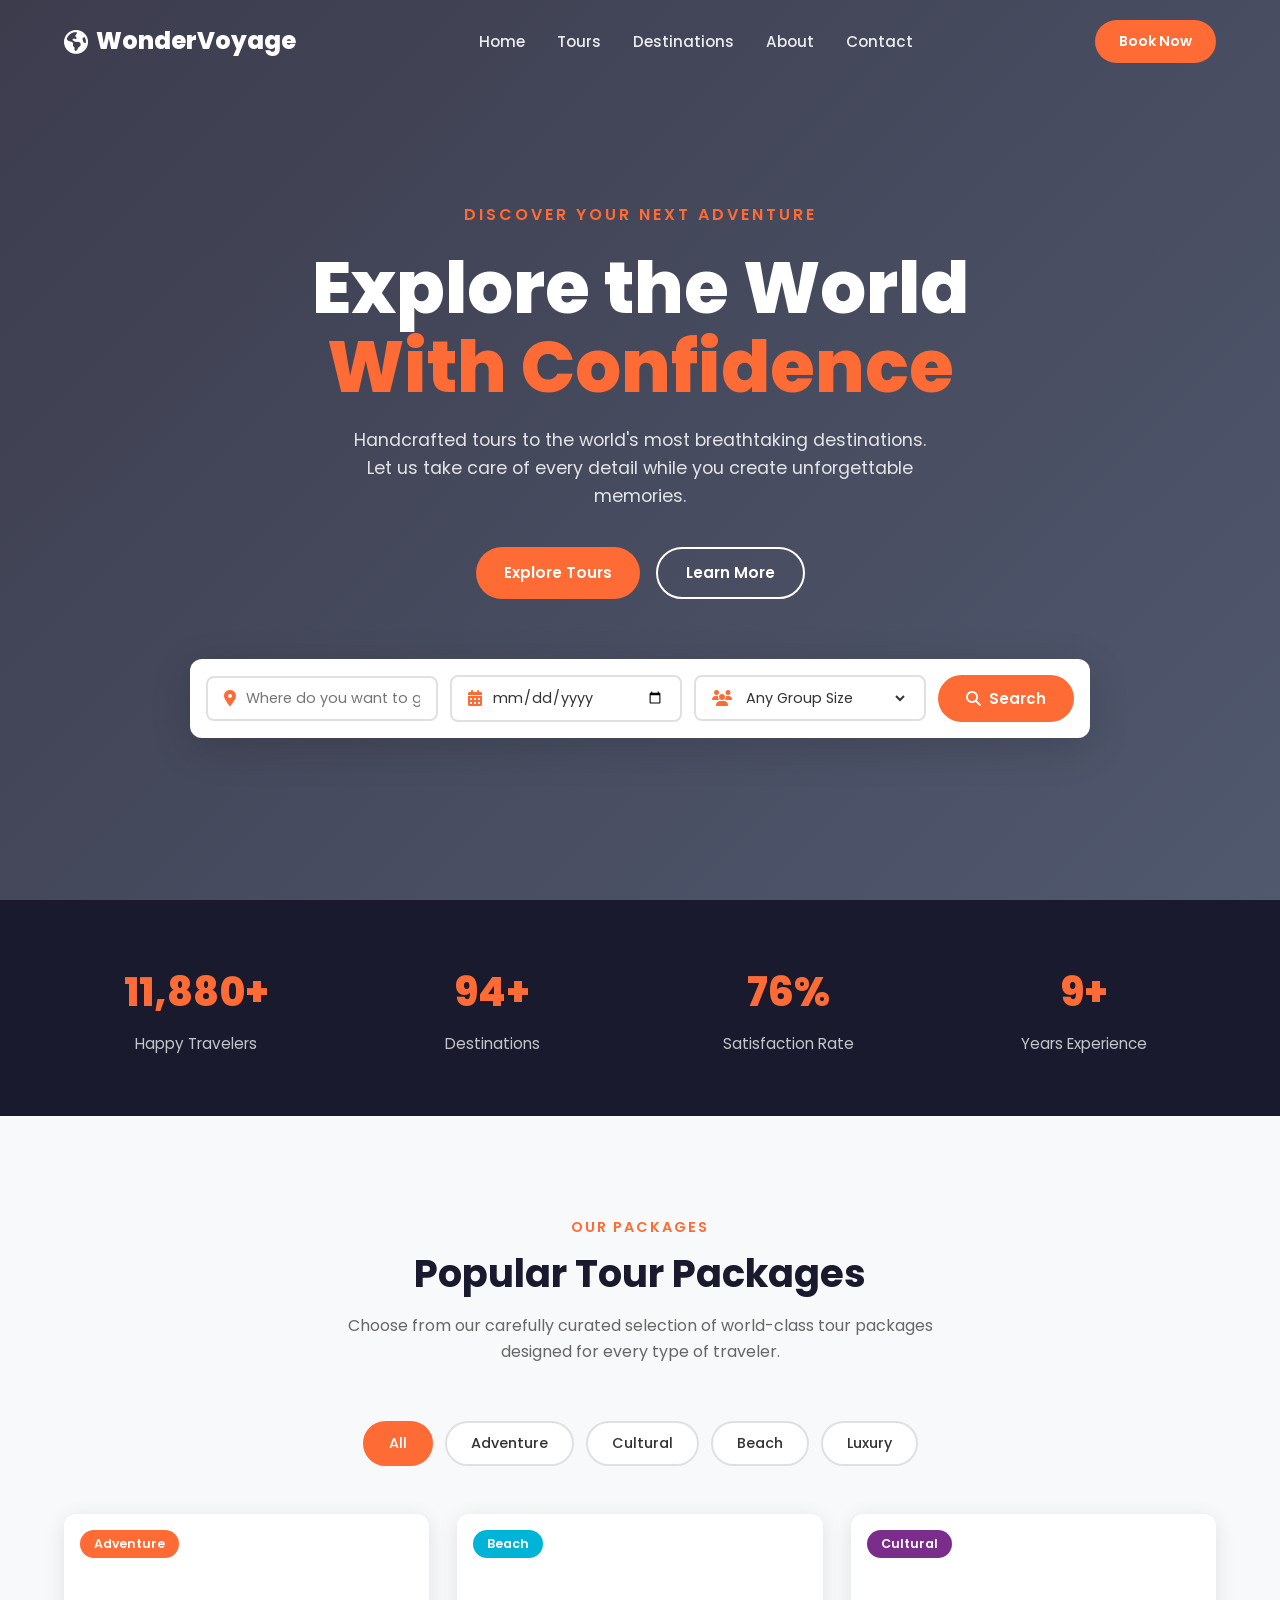
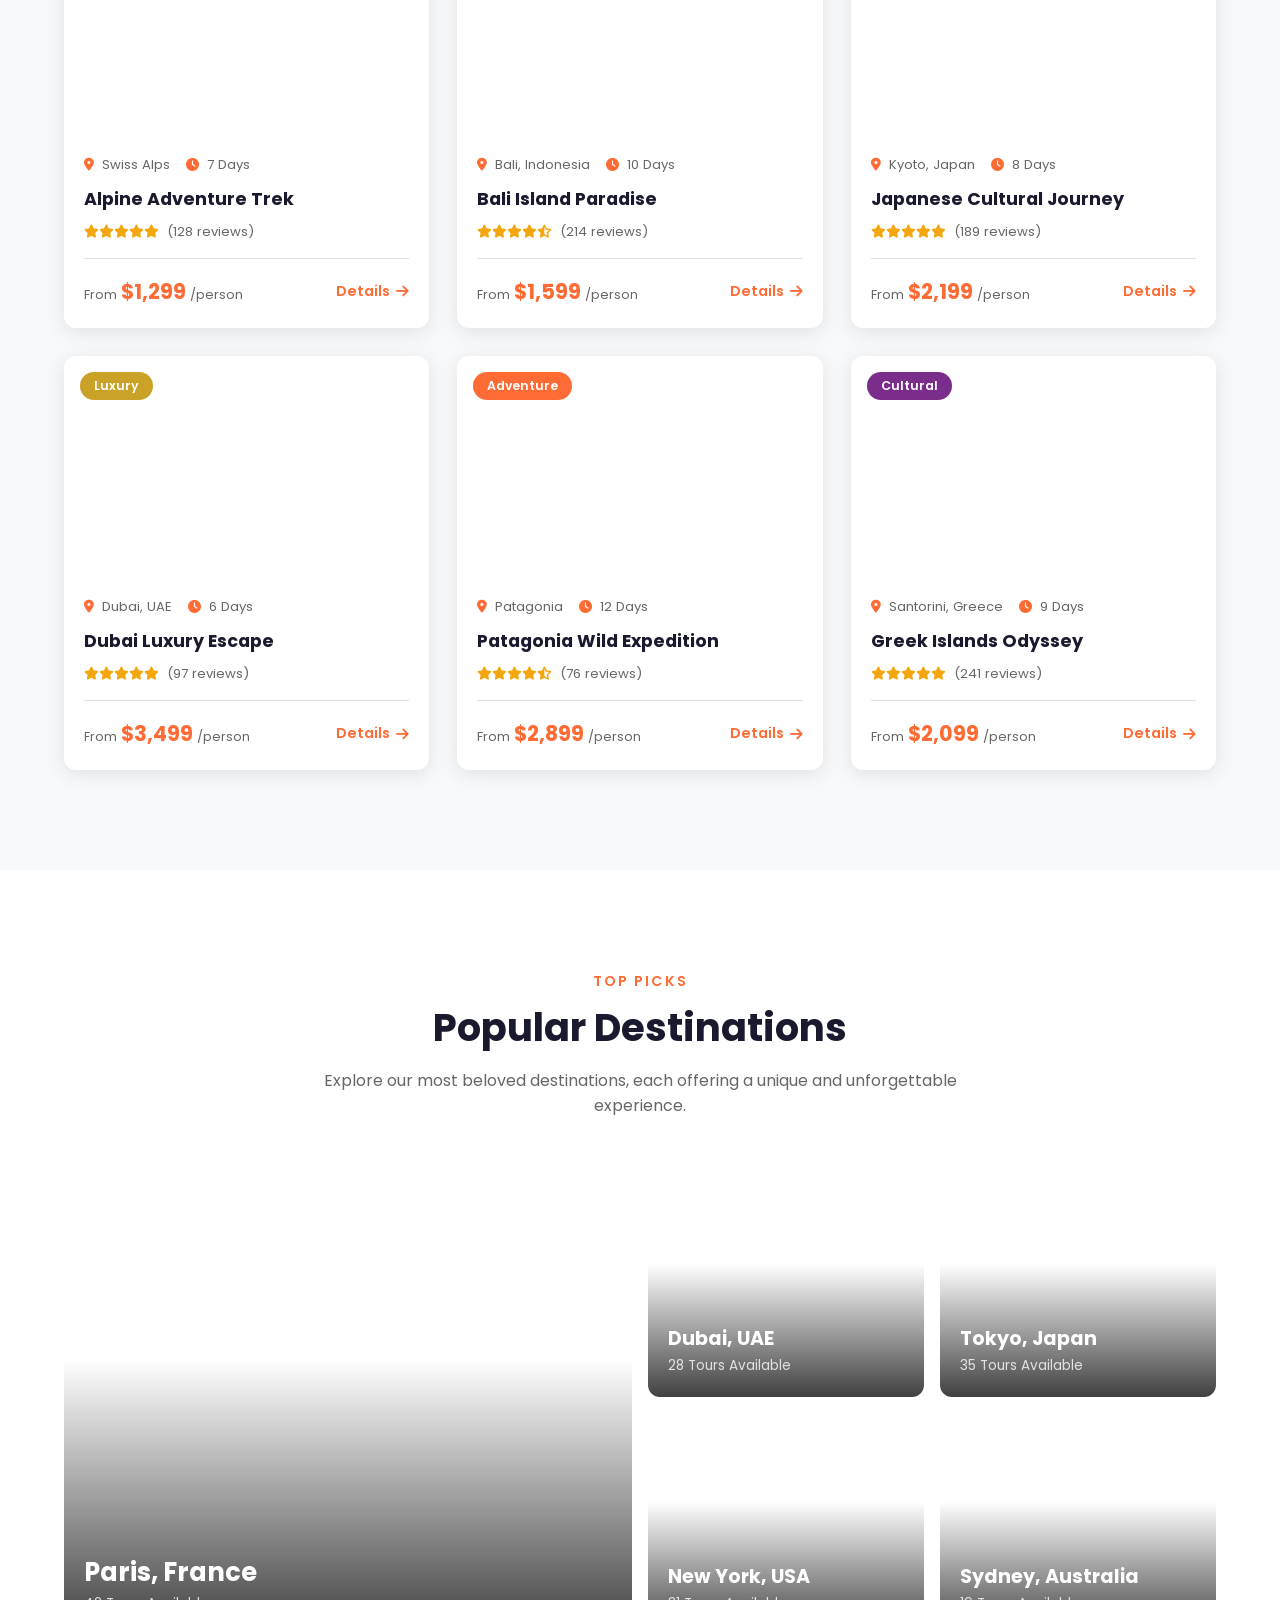
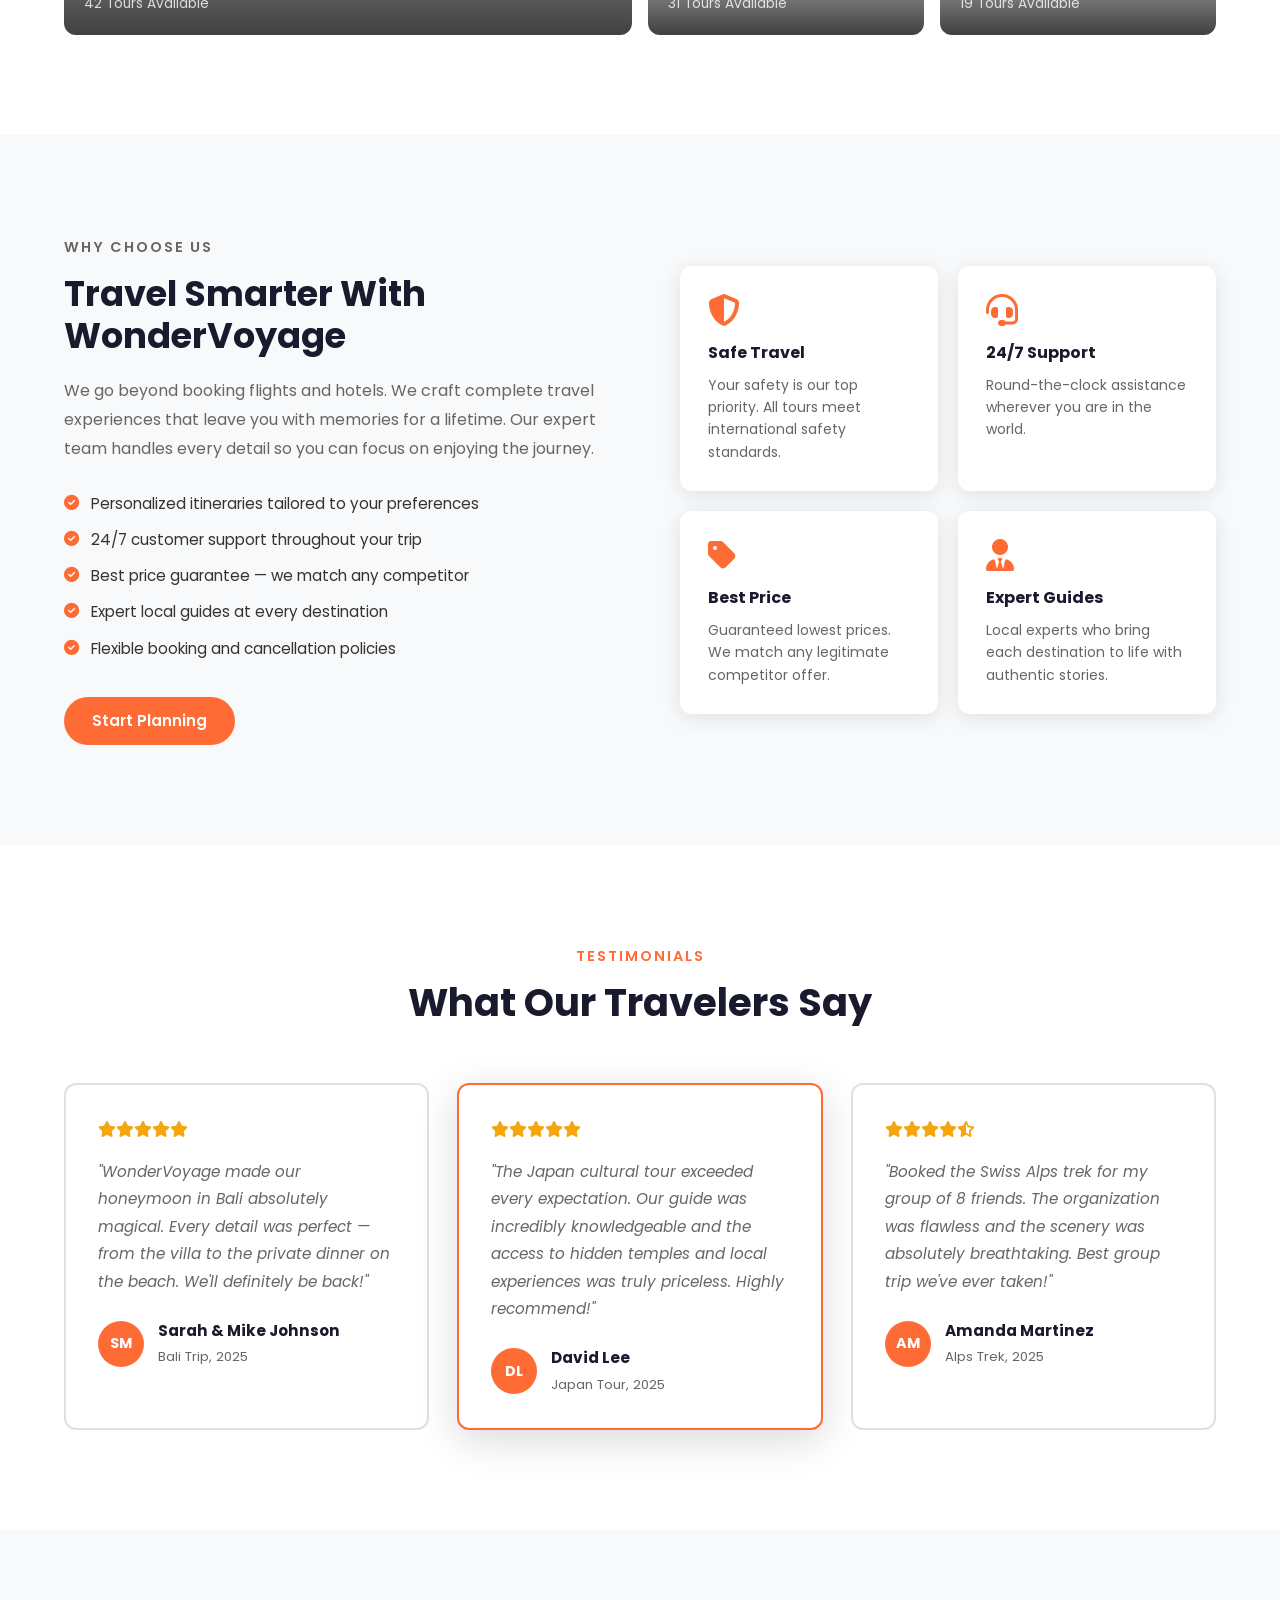
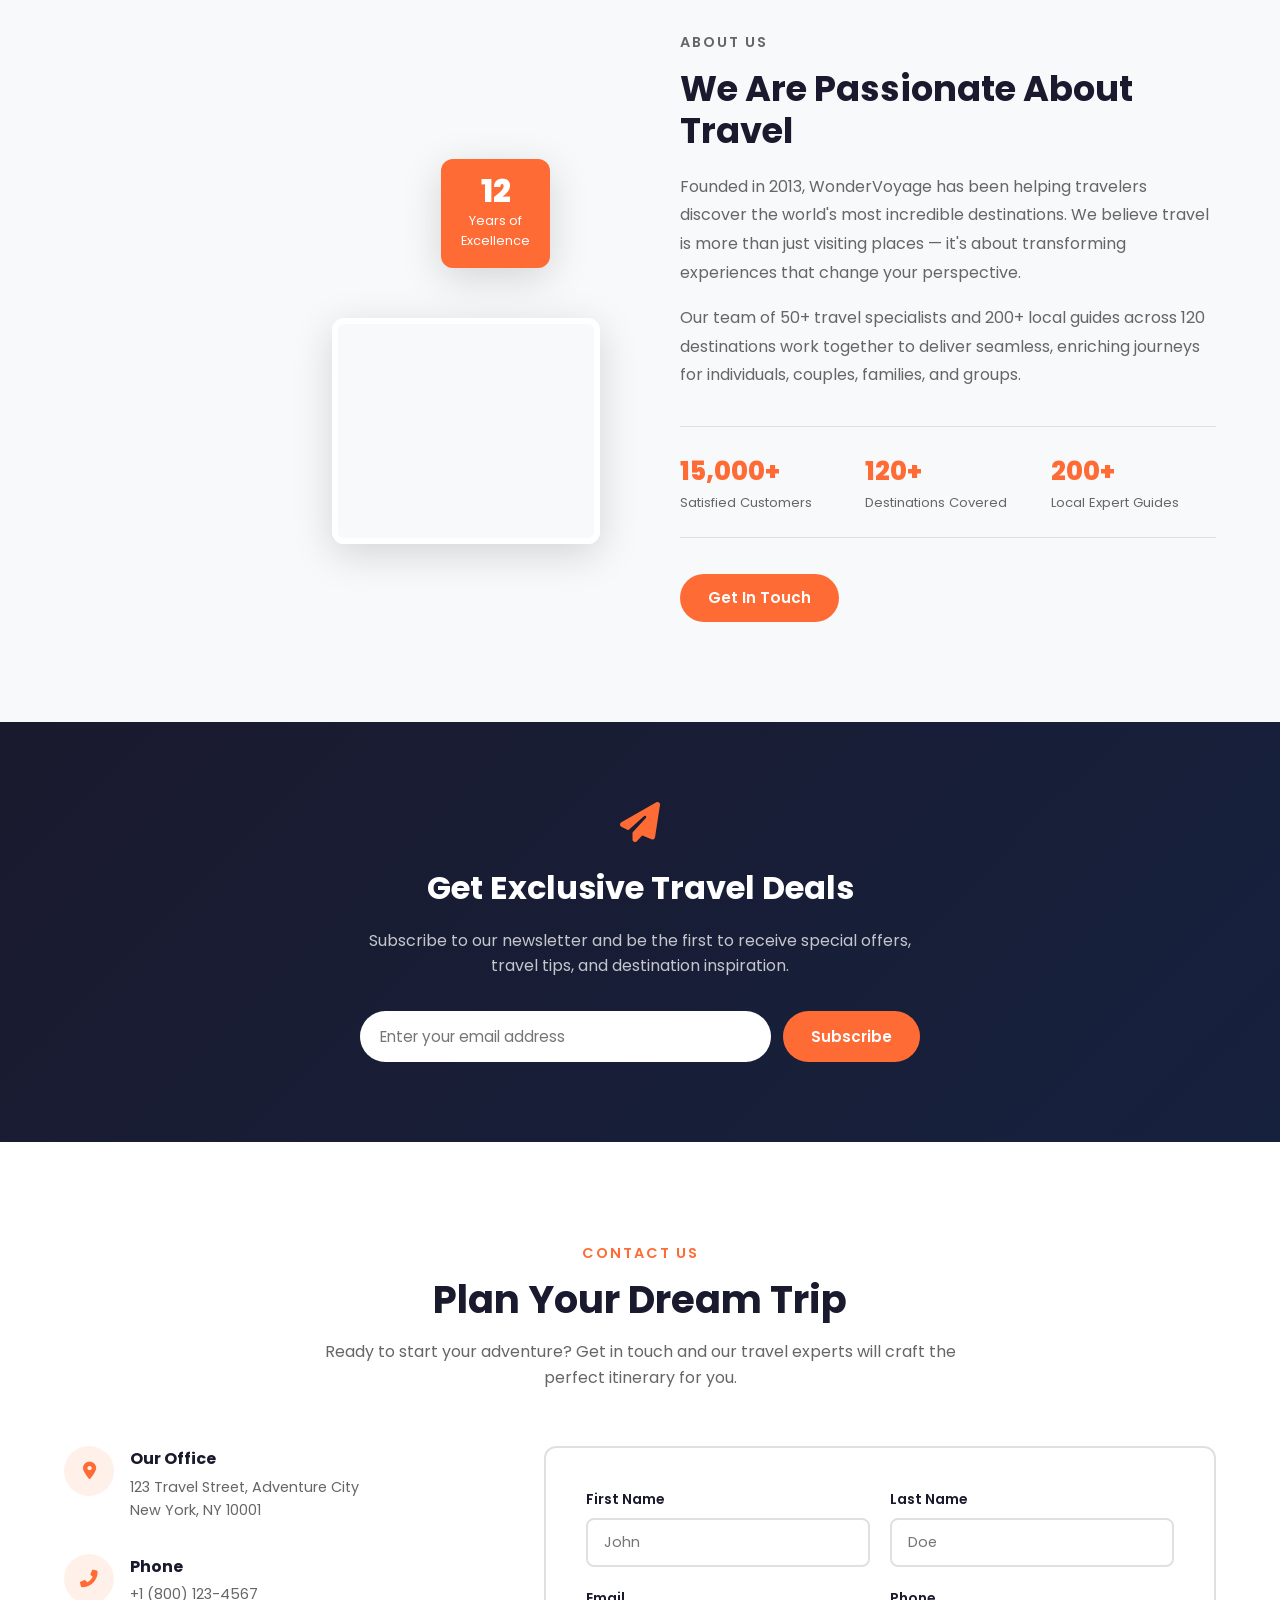
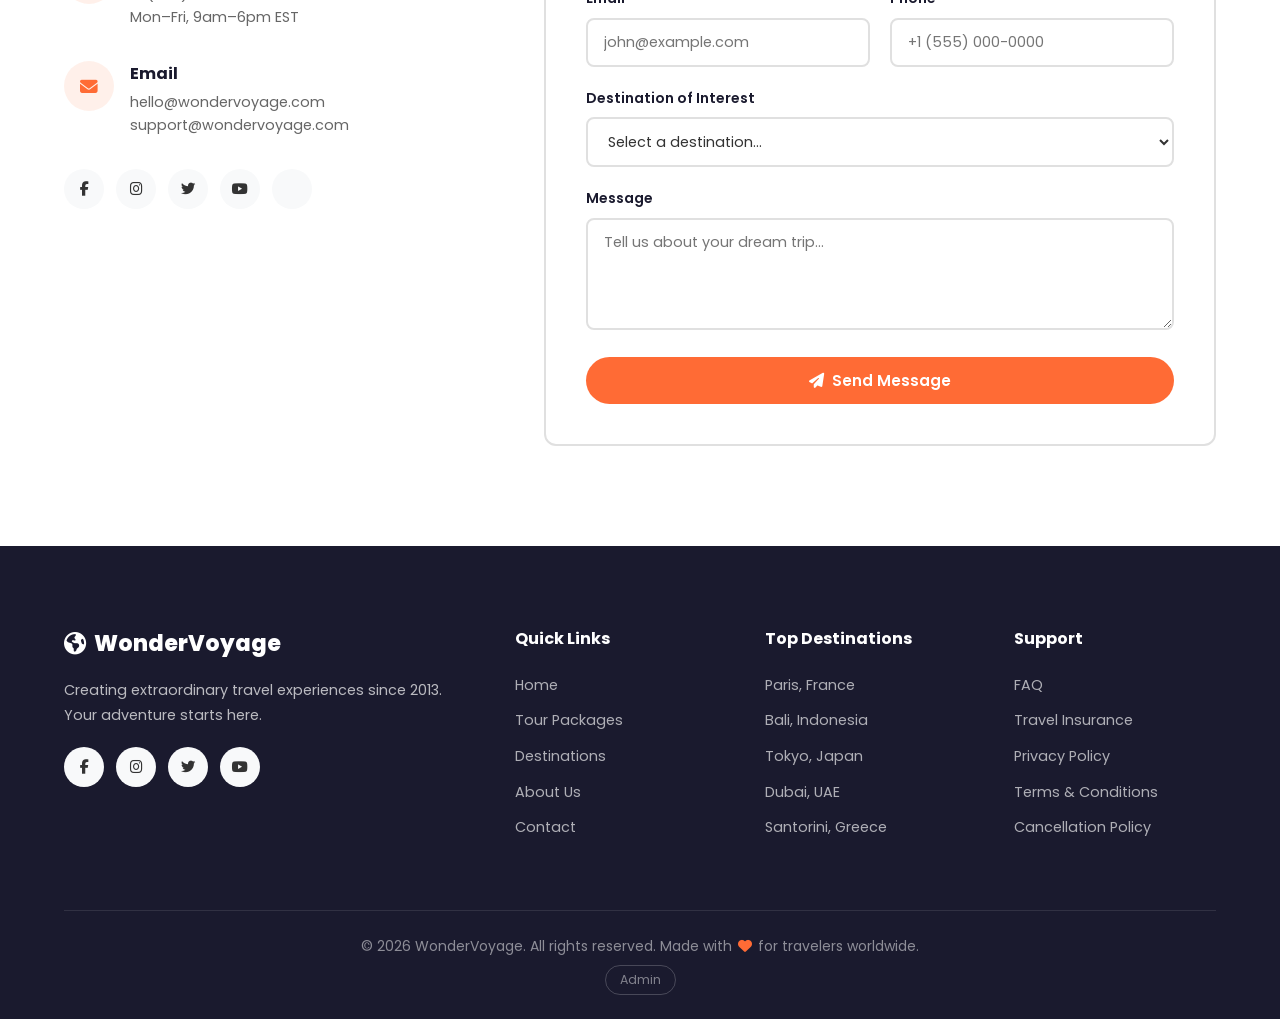
==== index.html @ c0ebb075 "initial commit" ====
<!DOCTYPE html>
<html lang="en">
<head>
  <meta charset="UTF-8" />
  <meta name="viewport" content="width=device-width, initial-scale=1.0" />
  <title>WonderVoyage | Explore the World</title>
  <link rel="stylesheet" href="style.css" />
  <link href="https://fonts.googleapis.com/css2?family=Poppins:wght@300;400;600;700;800&display=swap" rel="stylesheet" />
  <link rel="stylesheet" href="https://cdnjs.cloudflare.com/ajax/libs/font-awesome/6.5.0/css/all.min.css" />
</head>
<body>

  <!-- NAVBAR -->
  <nav class="navbar" id="navbar">
    <div class="nav-container">
      <a href="#home" class="logo">
        <i class="fas fa-globe-americas"></i> WonderVoyage
      </a>
      <ul class="nav-links" id="navLinks">
        <li><a href="#home">Home</a></li>
        <li><a href="tours.html">Tours</a></li>
        <li><a href="#destinations">Destinations</a></li>
        <li><a href="#about">About</a></li>
        <li><a href="#contact">Contact</a></li>
      </ul>
      <a href="#contact" class="btn btn-nav">Book Now</a>
      <div class="hamburger" id="hamburger">
        <span></span><span></span><span></span>
      </div>
    </div>
  </nav>

  <!-- HERO -->
  <section class="hero" id="home">
    <div class="hero-overlay"></div>
    <div class="hero-content">
      <p class="hero-subtitle">Discover Your Next Adventure</p>
      <h1>Explore the World<br /><span>With Confidence</span></h1>
      <p class="hero-desc">Handcrafted tours to the world's most breathtaking destinations. Let us take care of every detail while you create unforgettable memories.</p>
      <div class="hero-btns">
        <a href="tours.html" class="btn btn-primary">Explore Tours</a>
        <a href="#about" class="btn btn-outline">Learn More</a>
      </div>
    </div>
    <div class="hero-search">
      <div class="search-box">
        <div class="search-field">
          <i class="fas fa-map-marker-alt"></i>
          <input type="text" id="searchDestination" placeholder="Where do you want to go?" />
        </div>
        <div class="search-field">
          <i class="fas fa-calendar-alt"></i>
          <input type="date" id="searchDate" />
        </div>
        <div class="search-field">
          <i class="fas fa-users"></i>
          <select id="searchGuests">
            <option value="">Any Group Size</option>
            <option value="1">1 Person</option>
            <option value="2">2 People</option>
            <option value="3">3-5 People</option>
            <option value="6">6+ People</option>
          </select>
        </div>
        <button class="btn btn-primary search-btn" id="searchBtn" onclick="handleSearch()">
          <i class="fas fa-search"></i> Search
        </button>
      </div>
    </div>
  </section>

  <!-- STATS -->
  <section class="stats">
    <div class="container">
      <div class="stat-item">
        <h3>15,000+</h3>
        <p>Happy Travelers</p>
      </div>
      <div class="stat-item">
        <h3>120+</h3>
        <p>Destinations</p>
      </div>
      <div class="stat-item">
        <h3>98%</h3>
        <p>Satisfaction Rate</p>
      </div>
      <div class="stat-item">
        <h3>12+</h3>
        <p>Years Experience</p>
      </div>
    </div>
  </section>

  <!-- TOURS -->
  <section class="tours" id="tours">
    <div class="container">
      <div class="section-header">
        <p class="section-tag">Our Packages</p>
        <h2>Popular Tour Packages</h2>
        <p class="section-desc">Choose from our carefully curated selection of world-class tour packages designed for every type of traveler.</p>
      </div>
      <div id="searchResultBanner" class="search-result-banner" style="display:none;"></div>
      <div class="tour-filters">
        <button class="filter-btn active" data-filter="all">All</button>
        <button class="filter-btn" data-filter="adventure">Adventure</button>
        <button class="filter-btn" data-filter="cultural">Cultural</button>
        <button class="filter-btn" data-filter="beach">Beach</button>
        <button class="filter-btn" data-filter="luxury">Luxury</button>
      </div>
      <div class="tours-grid">

        <div class="tour-card" data-category="adventure" data-location="swiss alps switzerland" data-title="alpine adventure trek">
          <div class="tour-img" style="background-image: url('https://images.unsplash.com/photo-1506905925346-21bda4d32df4?w=600')">
            <span class="tour-badge">Adventure</span>
            <div class="tour-overlay">
              <a href="#contact" class="btn btn-primary">Book Now</a>
            </div>
          </div>
          <div class="tour-info">
            <div class="tour-meta">
              <span><i class="fas fa-map-marker-alt"></i> Swiss Alps</span>
              <span><i class="fas fa-clock"></i> 7 Days</span>
            </div>
            <h3>Alpine Adventure Trek</h3>
            <div class="tour-rating">
              <i class="fas fa-star"></i><i class="fas fa-star"></i><i class="fas fa-star"></i><i class="fas fa-star"></i><i class="fas fa-star"></i>
              <span>(128 reviews)</span>
            </div>
            <div class="tour-footer">
              <div class="tour-price">
                <span class="price-from">From</span>
                <span class="price">$1,299</span>
                <span class="price-per">/person</span>
              </div>
              <a href="tours.html" class="btn-link">Details <i class="fas fa-arrow-right"></i></a>
            </div>
          </div>
        </div>

        <div class="tour-card" data-category="beach" data-location="bali indonesia" data-title="bali island paradise">
          <div class="tour-img" style="background-image: url('https://images.unsplash.com/photo-1537996194471-e657df975ab4?w=600')">
            <span class="tour-badge beach">Beach</span>
            <div class="tour-overlay">
              <a href="#contact" class="btn btn-primary">Book Now</a>
            </div>
          </div>
          <div class="tour-info">
            <div class="tour-meta">
              <span><i class="fas fa-map-marker-alt"></i> Bali, Indonesia</span>
              <span><i class="fas fa-clock"></i> 10 Days</span>
            </div>
            <h3>Bali Island Paradise</h3>
            <div class="tour-rating">
              <i class="fas fa-star"></i><i class="fas fa-star"></i><i class="fas fa-star"></i><i class="fas fa-star"></i><i class="fas fa-star-half-alt"></i>
              <span>(214 reviews)</span>
            </div>
            <div class="tour-footer">
              <div class="tour-price">
                <span class="price-from">From</span>
                <span class="price">$1,599</span>
                <span class="price-per">/person</span>
              </div>
              <a href="tours.html" class="btn-link">Details <i class="fas fa-arrow-right"></i></a>
            </div>
          </div>
        </div>

        <div class="tour-card" data-category="cultural" data-location="kyoto japan" data-title="japanese cultural journey">
          <div class="tour-img" style="background-image: url('https://images.unsplash.com/photo-1539037116277-4db20889f2d4?w=600')">
            <span class="tour-badge cultural">Cultural</span>
            <div class="tour-overlay">
              <a href="#contact" class="btn btn-primary">Book Now</a>
            </div>
          </div>
          <div class="tour-info">
            <div class="tour-meta">
              <span><i class="fas fa-map-marker-alt"></i> Kyoto, Japan</span>
              <span><i class="fas fa-clock"></i> 8 Days</span>
            </div>
            <h3>Japanese Cultural Journey</h3>
            <div class="tour-rating">
              <i class="fas fa-star"></i><i class="fas fa-star"></i><i class="fas fa-star"></i><i class="fas fa-star"></i><i class="fas fa-star"></i>
              <span>(189 reviews)</span>
            </div>
            <div class="tour-footer">
              <div class="tour-price">
                <span class="price-from">From</span>
                <span class="price">$2,199</span>
                <span class="price-per">/person</span>
              </div>
              <a href="tours.html" class="btn-link">Details <i class="fas fa-arrow-right"></i></a>
            </div>
          </div>
        </div>

        <div class="tour-card" data-category="luxury" data-location="dubai uae emirates" data-title="dubai luxury escape">
          <div class="tour-img" style="background-image: url('https://images.unsplash.com/photo-1512453979798-5ea266f8880c?w=600')">
            <span class="tour-badge luxury">Luxury</span>
            <div class="tour-overlay">
              <a href="#contact" class="btn btn-primary">Book Now</a>
            </div>
          </div>
          <div class="tour-info">
            <div class="tour-meta">
              <span><i class="fas fa-map-marker-alt"></i> Dubai, UAE</span>
              <span><i class="fas fa-clock"></i> 6 Days</span>
            </div>
            <h3>Dubai Luxury Escape</h3>
            <div class="tour-rating">
              <i class="fas fa-star"></i><i class="fas fa-star"></i><i class="fas fa-star"></i><i class="fas fa-star"></i><i class="fas fa-star"></i>
              <span>(97 reviews)</span>
            </div>
            <div class="tour-footer">
              <div class="tour-price">
                <span class="price-from">From</span>
                <span class="price">$3,499</span>
                <span class="price-per">/person</span>
              </div>
              <a href="tours.html" class="btn-link">Details <i class="fas fa-arrow-right"></i></a>
            </div>
          </div>
        </div>

        <div class="tour-card" data-category="adventure" data-location="patagonia argentina chile" data-title="patagonia wild expedition">
          <div class="tour-img" style="background-image: url('https://images.unsplash.com/photo-1523805009345-7448845a9e53?w=600')">
            <span class="tour-badge">Adventure</span>
            <div class="tour-overlay">
              <a href="#contact" class="btn btn-primary">Book Now</a>
            </div>
          </div>
          <div class="tour-info">
            <div class="tour-meta">
              <span><i class="fas fa-map-marker-alt"></i> Patagonia</span>
              <span><i class="fas fa-clock"></i> 12 Days</span>
            </div>
            <h3>Patagonia Wild Expedition</h3>
            <div class="tour-rating">
              <i class="fas fa-star"></i><i class="fas fa-star"></i><i class="fas fa-star"></i><i class="fas fa-star"></i><i class="fas fa-star-half-alt"></i>
              <span>(76 reviews)</span>
            </div>
            <div class="tour-footer">
              <div class="tour-price">
                <span class="price-from">From</span>
                <span class="price">$2,899</span>
                <span class="price-per">/person</span>
              </div>
              <a href="tours.html" class="btn-link">Details <i class="fas fa-arrow-right"></i></a>
            </div>
          </div>
        </div>

        <div class="tour-card" data-category="cultural beach" data-location="santorini greece greek islands" data-title="greek islands odyssey">
          <div class="tour-img" style="background-image: url('https://images.unsplash.com/photo-1552465011-b4e21bf6e79a?w=600')">
            <span class="tour-badge cultural">Cultural</span>
            <div class="tour-overlay">
              <a href="#contact" class="btn btn-primary">Book Now</a>
            </div>
          </div>
          <div class="tour-info">
            <div class="tour-meta">
              <span><i class="fas fa-map-marker-alt"></i> Santorini, Greece</span>
              <span><i class="fas fa-clock"></i> 9 Days</span>
            </div>
            <h3>Greek Islands Odyssey</h3>
            <div class="tour-rating">
              <i class="fas fa-star"></i><i class="fas fa-star"></i><i class="fas fa-star"></i><i class="fas fa-star"></i><i class="fas fa-star"></i>
              <span>(241 reviews)</span>
            </div>
            <div class="tour-footer">
              <div class="tour-price">
                <span class="price-from">From</span>
                <span class="price">$2,099</span>
                <span class="price-per">/person</span>
              </div>
              <a href="tours.html" class="btn-link">Details <i class="fas fa-arrow-right"></i></a>
            </div>
          </div>
        </div>

      </div>
    </div>
  </section>

  <!-- DESTINATIONS -->
  <section class="destinations" id="destinations">
    <div class="container">
      <div class="section-header">
        <p class="section-tag">Top Picks</p>
        <h2>Popular Destinations</h2>
        <p class="section-desc">Explore our most beloved destinations, each offering a unique and unforgettable experience.</p>
      </div>
      <div class="dest-grid">
        <div class="dest-card large" style="background-image: url('https://images.unsplash.com/photo-1502602898657-3e91760cbb34?w=800')">
          <div class="dest-overlay">
            <h3>Paris, France</h3>
            <p>42 Tours Available</p>
          </div>
        </div>
        <div class="dest-card" style="background-image: url('https://images.unsplash.com/photo-1518684079-3c830dcef090?w=600')">
          <div class="dest-overlay">
            <h3>Dubai, UAE</h3>
            <p>28 Tours Available</p>
          </div>
        </div>
        <div class="dest-card" style="background-image: url('https://images.unsplash.com/photo-1540959733332-eab4deabeeaf?w=600')">
          <div class="dest-overlay">
            <h3>Tokyo, Japan</h3>
            <p>35 Tours Available</p>
          </div>
        </div>
        <div class="dest-card" style="background-image: url('https://images.unsplash.com/photo-1491557345352-5929e343eb89?w=600')">
          <div class="dest-overlay">
            <h3>New York, USA</h3>
            <p>31 Tours Available</p>
          </div>
        </div>
        <div class="dest-card" style="background-image: url('https://images.unsplash.com/photo-1523482580672-f109ba8cb9be?w=600')">
          <div class="dest-overlay">
            <h3>Sydney, Australia</h3>
            <p>19 Tours Available</p>
          </div>
        </div>
      </div>
    </div>
  </section>

  <!-- WHY US -->
  <section class="why-us">
    <div class="container">
      <div class="why-content">
        <div class="why-text">
          <p class="section-tag">Why Choose Us</p>
          <h2>Travel Smarter With WonderVoyage</h2>
          <p>We go beyond booking flights and hotels. We craft complete travel experiences that leave you with memories for a lifetime. Our expert team handles every detail so you can focus on enjoying the journey.</p>
          <ul class="why-list">
            <li><i class="fas fa-check-circle"></i> Personalized itineraries tailored to your preferences</li>
            <li><i class="fas fa-check-circle"></i> 24/7 customer support throughout your trip</li>
            <li><i class="fas fa-check-circle"></i> Best price guarantee — we match any competitor</li>
            <li><i class="fas fa-check-circle"></i> Expert local guides at every destination</li>
            <li><i class="fas fa-check-circle"></i> Flexible booking and cancellation policies</li>
          </ul>
          <a href="#contact" class="btn btn-primary">Start Planning</a>
        </div>
        <div class="why-features">
          <div class="feature-card">
            <i class="fas fa-shield-alt"></i>
            <h4>Safe Travel</h4>
            <p>Your safety is our top priority. All tours meet international safety standards.</p>
          </div>
          <div class="feature-card">
            <i class="fas fa-headset"></i>
            <h4>24/7 Support</h4>
            <p>Round-the-clock assistance wherever you are in the world.</p>
          </div>
          <div class="feature-card">
            <i class="fas fa-tag"></i>
            <h4>Best Price</h4>
            <p>Guaranteed lowest prices. We match any legitimate competitor offer.</p>
          </div>
          <div class="feature-card">
            <i class="fas fa-user-tie"></i>
            <h4>Expert Guides</h4>
            <p>Local experts who bring each destination to life with authentic stories.</p>
          </div>
        </div>
      </div>
    </div>
  </section>

  <!-- TESTIMONIALS -->
  <section class="testimonials">
    <div class="container">
      <div class="section-header">
        <p class="section-tag">Testimonials</p>
        <h2>What Our Travelers Say</h2>
      </div>
      <div class="testimonials-grid">
        <div class="testimonial-card">
          <div class="stars">
            <i class="fas fa-star"></i><i class="fas fa-star"></i><i class="fas fa-star"></i><i class="fas fa-star"></i><i class="fas fa-star"></i>
          </div>
          <p>"WonderVoyage made our honeymoon in Bali absolutely magical. Every detail was perfect — from the villa to the private dinner on the beach. We'll definitely be back!"</p>
          <div class="reviewer">
            <div class="reviewer-avatar">SM</div>
            <div>
              <strong>Sarah & Mike Johnson</strong>
              <span>Bali Trip, 2025</span>
            </div>
          </div>
        </div>
        <div class="testimonial-card featured">
          <div class="stars">
            <i class="fas fa-star"></i><i class="fas fa-star"></i><i class="fas fa-star"></i><i class="fas fa-star"></i><i class="fas fa-star"></i>
          </div>
          <p>"The Japan cultural tour exceeded every expectation. Our guide was incredibly knowledgeable and the access to hidden temples and local experiences was truly priceless. Highly recommend!"</p>
          <div class="reviewer">
            <div class="reviewer-avatar">DL</div>
            <div>
              <strong>David Lee</strong>
              <span>Japan Tour, 2025</span>
            </div>
          </div>
        </div>
        <div class="testimonial-card">
          <div class="stars">
            <i class="fas fa-star"></i><i class="fas fa-star"></i><i class="fas fa-star"></i><i class="fas fa-star"></i><i class="fas fa-star-half-alt"></i>
          </div>
          <p>"Booked the Swiss Alps trek for my group of 8 friends. The organization was flawless and the scenery was absolutely breathtaking. Best group trip we've ever taken!"</p>
          <div class="reviewer">
            <div class="reviewer-avatar">AM</div>
            <div>
              <strong>Amanda Martinez</strong>
              <span>Alps Trek, 2025</span>
            </div>
          </div>
        </div>
      </div>
    </div>
  </section>

  <!-- ABOUT -->
  <section class="about" id="about">
    <div class="container">
      <div class="about-grid">
        <div class="about-images">
          <div class="about-img-main" style="background-image: url('https://images.unsplash.com/photo-1469854523086-cc02fe5d8800?w=600')"></div>
          <div class="about-img-sm" style="background-image: url('https://images.unsplash.com/photo-1436491865332-7a61a109cc05?w=400')"></div>
          <div class="about-badge-years">
            <span class="years-num">12</span>
            <span>Years of<br/>Excellence</span>
          </div>
        </div>
        <div class="about-text">
          <p class="section-tag">About Us</p>
          <h2>We Are Passionate About Travel</h2>
          <p>Founded in 2013, WonderVoyage has been helping travelers discover the world's most incredible destinations. We believe travel is more than just visiting places — it's about transforming experiences that change your perspective.</p>
          <p>Our team of 50+ travel specialists and 200+ local guides across 120 destinations work together to deliver seamless, enriching journeys for individuals, couples, families, and groups.</p>
          <div class="about-stats">
            <div>
              <h4>15,000+</h4>
              <p>Satisfied Customers</p>
            </div>
            <div>
              <h4>120+</h4>
              <p>Destinations Covered</p>
            </div>
            <div>
              <h4>200+</h4>
              <p>Local Expert Guides</p>
            </div>
          </div>
          <a href="#contact" class="btn btn-primary">Get In Touch</a>
        </div>
      </div>
    </div>
  </section>

  <!-- NEWSLETTER -->
  <section class="newsletter">
    <div class="container">
      <div class="newsletter-content">
        <i class="fas fa-paper-plane newsletter-icon"></i>
        <h2>Get Exclusive Travel Deals</h2>
        <p>Subscribe to our newsletter and be the first to receive special offers, travel tips, and destination inspiration.</p>
        <form class="newsletter-form" onsubmit="handleNewsletter(event)">
          <input type="email" placeholder="Enter your email address" required />
          <button type="submit" class="btn btn-primary">Subscribe</button>
        </form>
      </div>
    </div>
  </section>

  <!-- CONTACT -->
  <section class="contact" id="contact">
    <div class="container">
      <div class="section-header">
        <p class="section-tag">Contact Us</p>
        <h2>Plan Your Dream Trip</h2>
        <p class="section-desc">Ready to start your adventure? Get in touch and our travel experts will craft the perfect itinerary for you.</p>
      </div>
      <div class="contact-grid">
        <div class="contact-info">
          <div class="contact-item">
            <div class="contact-icon"><i class="fas fa-map-marker-alt"></i></div>
            <div>
              <h4>Our Office</h4>
              <p>123 Travel Street, Adventure City<br />New York, NY 10001</p>
            </div>
          </div>
          <div class="contact-item">
            <div class="contact-icon"><i class="fas fa-phone-alt"></i></div>
            <div>
              <h4>Phone</h4>
              <p>+1 (800) 123-4567<br />Mon–Fri, 9am–6pm EST</p>
            </div>
          </div>
          <div class="contact-item">
            <div class="contact-icon"><i class="fas fa-envelope"></i></div>
            <div>
              <h4>Email</h4>
              <p>hello@wondervoyage.com<br />support@wondervoyage.com</p>
            </div>
          </div>
          <div class="social-links">
            <a href="#"><i class="fab fa-facebook-f"></i></a>
            <a href="#"><i class="fab fa-instagram"></i></a>
            <a href="#"><i class="fab fa-twitter"></i></a>
            <a href="#"><i class="fab fa-youtube"></i></a>
            <a href="#"><i class="fab fa-tripadvisor"></i></a>
          </div>
        </div>
        <form class="contact-form" onsubmit="handleContact(event)">
          <div class="form-row">
            <div class="form-group">
              <label>First Name</label>
              <input type="text" placeholder="John" required />
            </div>
            <div class="form-group">
              <label>Last Name</label>
              <input type="text" placeholder="Doe" required />
            </div>
          </div>
          <div class="form-row">
            <div class="form-group">
              <label>Email</label>
              <input type="email" placeholder="john@example.com" required />
            </div>
            <div class="form-group">
              <label>Phone</label>
              <input type="tel" placeholder="+1 (555) 000-0000" />
            </div>
          </div>
          <div class="form-group">
            <label>Destination of Interest</label>
            <select>
              <option value="">Select a destination...</option>
              <option>Swiss Alps</option>
              <option>Bali, Indonesia</option>
              <option>Kyoto, Japan</option>
              <option>Dubai, UAE</option>
              <option>Patagonia</option>
              <option>Santorini, Greece</option>
              <option>Other</option>
            </select>
          </div>
          <div class="form-group">
            <label>Message</label>
            <textarea rows="4" placeholder="Tell us about your dream trip..."></textarea>
          </div>
          <button type="submit" class="btn btn-primary full-width">
            <i class="fas fa-paper-plane"></i> Send Message
          </button>
        </form>
      </div>
    </div>
  </section>

  <!-- FOOTER -->
  <footer class="footer">
    <div class="container">
      <div class="footer-grid">
        <div class="footer-brand">
          <a href="#home" class="logo"><i class="fas fa-globe-americas"></i> WonderVoyage</a>
          <p>Creating extraordinary travel experiences since 2013. Your adventure starts here.</p>
          <div class="social-links">
            <a href="#"><i class="fab fa-facebook-f"></i></a>
            <a href="#"><i class="fab fa-instagram"></i></a>
            <a href="#"><i class="fab fa-twitter"></i></a>
            <a href="#"><i class="fab fa-youtube"></i></a>
          </div>
        </div>
        <div class="footer-links">
          <h4>Quick Links</h4>
          <ul>
            <li><a href="#home">Home</a></li>
            <li><a href="#tours">Tour Packages</a></li>
            <li><a href="#destinations">Destinations</a></li>
            <li><a href="#about">About Us</a></li>
            <li><a href="#contact">Contact</a></li>
          </ul>
        </div>
        <div class="footer-links">
          <h4>Top Destinations</h4>
          <ul>
            <li><a href="#">Paris, France</a></li>
            <li><a href="#">Bali, Indonesia</a></li>
            <li><a href="#">Tokyo, Japan</a></li>
            <li><a href="#">Dubai, UAE</a></li>
            <li><a href="#">Santorini, Greece</a></li>
          </ul>
        </div>
        <div class="footer-links">
          <h4>Support</h4>
          <ul>
            <li><a href="#">FAQ</a></li>
            <li><a href="#">Travel Insurance</a></li>
            <li><a href="#">Privacy Policy</a></li>
            <li><a href="#">Terms & Conditions</a></li>
            <li><a href="#">Cancellation Policy</a></li>
          </ul>
        </div>
      </div>
      <div class="footer-bottom">
        <p>&copy; 2026 WonderVoyage. All rights reserved. Made with <i class="fas fa-heart"></i> for travelers worldwide.</p>
        <a href="admin.html" class="admin-link">Admin</a>
      </div>
    </div>
  </footer>

  <!-- Back to Top -->
  <a href="#home" class="back-to-top" id="backToTop">
    <i class="fas fa-chevron-up"></i>
  </a>

  <script src="script.js"></script>
</body>
</html>
---- style.css ----
/* =====================
   RESET & BASE
===================== */
*, *::before, *::after { box-sizing: border-box; margin: 0; padding: 0; }

:root {
  --primary: #ff6b35;
  --primary-dark: #e5521a;
  --secondary: #1a1a2e;
  --accent: #16213e;
  --text: #333;
  --text-light: #666;
  --white: #fff;
  --light-bg: #f8f9fa;
  --border: #e0e0e0;
  --shadow: 0 4px 20px rgba(0,0,0,0.1);
  --shadow-lg: 0 10px 40px rgba(0,0,0,0.15);
  --radius: 12px;
  --transition: all 0.3s ease;
}

html { scroll-behavior: smooth; }

body {
  font-family: 'Poppins', sans-serif;
  color: var(--text);
  background: var(--white);
  line-height: 1.6;
}

.container {
  max-width: 1200px;
  margin: 0 auto;
  padding: 0 24px;
}

img { display: block; max-width: 100%; }

a { text-decoration: none; color: inherit; }

ul { list-style: none; }

/* =====================
   BUTTONS
===================== */
.btn {
  display: inline-flex;
  align-items: center;
  gap: 8px;
  padding: 12px 28px;
  border-radius: 50px;
  font-weight: 600;
  font-size: 0.95rem;
  cursor: pointer;
  border: none;
  transition: var(--transition);
  font-family: 'Poppins', sans-serif;
}

.btn-primary {
  background: var(--primary);
  color: var(--white);
}
.btn-primary:hover {
  background: var(--primary-dark);
  transform: translateY(-2px);
  box-shadow: 0 6px 20px rgba(255,107,53,0.4);
}

.btn-outline {
  background: transparent;
  color: var(--white);
  border: 2px solid var(--white);
}
.btn-outline:hover {
  background: var(--white);
  color: var(--primary);
}

.btn-nav {
  background: var(--primary);
  color: var(--white);
  padding: 10px 24px;
  font-size: 0.9rem;
}
.btn-nav:hover { background: var(--primary-dark); }

.btn-link {
  color: var(--primary);
  font-weight: 600;
  font-size: 0.9rem;
  display: flex;
  align-items: center;
  gap: 6px;
  transition: var(--transition);
}
.btn-link:hover { gap: 10px; }

.full-width { width: 100%; justify-content: center; }

/* =====================
   SECTION HEADERS
===================== */
.section-header {
  text-align: center;
  max-width: 650px;
  margin: 0 auto 56px;
}

.section-tag {
  color: var(--primary);
  font-weight: 600;
  font-size: 0.9rem;
  text-transform: uppercase;
  letter-spacing: 2px;
  margin-bottom: 12px;
}

.section-header h2 {
  font-size: 2.4rem;
  font-weight: 700;
  color: var(--secondary);
  margin-bottom: 16px;
  line-height: 1.2;
}

.section-desc {
  color: var(--text-light);
  font-size: 1rem;
}

/* =====================
   NAVBAR
===================== */
.navbar {
  position: fixed;
  top: 0; left: 0; right: 0;
  z-index: 1000;
  padding: 20px 0;
  transition: var(--transition);
}

.navbar.scrolled {
  background: var(--white);
  padding: 14px 0;
  box-shadow: var(--shadow);
}

.nav-container {
  max-width: 1200px;
  margin: 0 auto;
  padding: 0 24px;
  display: flex;
  align-items: center;
  gap: 40px;
}

.logo {
  font-size: 1.5rem;
  font-weight: 800;
  color: var(--white);
  display: flex;
  align-items: center;
  gap: 8px;
  flex-shrink: 0;
}
.navbar.scrolled .logo { color: var(--secondary); }

.nav-links {
  display: flex;
  gap: 32px;
  flex: 1;
  justify-content: center;
}

.nav-links a {
  color: rgba(255,255,255,0.9);
  font-weight: 500;
  font-size: 0.95rem;
  transition: var(--transition);
  position: relative;
}
.nav-links a::after {
  content: '';
  position: absolute;
  bottom: -4px; left: 0;
  width: 0; height: 2px;
  background: var(--primary);
  transition: var(--transition);
}
.nav-links a:hover::after { width: 100%; }
.nav-links a:hover { color: var(--white); }

.navbar.scrolled .nav-links a { color: var(--text); }
.navbar.scrolled .nav-links a:hover { color: var(--primary); }

.hamburger {
  display: none;
  flex-direction: column;
  gap: 5px;
  cursor: pointer;
  margin-left: auto;
}
.hamburger span {
  display: block;
  width: 26px; height: 3px;
  background: var(--white);
  border-radius: 3px;
  transition: var(--transition);
}
.navbar.scrolled .hamburger span { background: var(--secondary); }

/* =====================
   HERO
===================== */
.hero {
  min-height: 100vh;
  background: url('https://images.unsplash.com/photo-1476514525535-07fb3b4ae5f1?w=1600') center/cover no-repeat;
  display: flex;
  flex-direction: column;
  justify-content: center;
  align-items: center;
  position: relative;
  padding: 120px 24px 80px;
  text-align: center;
}

.hero-overlay {
  position: absolute;
  inset: 0;
  background: linear-gradient(135deg, rgba(26,26,46,0.85) 0%, rgba(22,33,62,0.75) 100%);
}

.hero-content {
  position: relative;
  z-index: 1;
  max-width: 800px;
}

.hero-subtitle {
  color: var(--primary);
  font-weight: 600;
  font-size: 1rem;
  text-transform: uppercase;
  letter-spacing: 3px;
  margin-bottom: 20px;
}

.hero-content h1 {
  font-size: clamp(2.5rem, 6vw, 4.5rem);
  font-weight: 800;
  color: var(--white);
  line-height: 1.1;
  margin-bottom: 20px;
}
.hero-content h1 span { color: var(--primary); }

.hero-desc {
  color: rgba(255,255,255,0.85);
  font-size: 1.1rem;
  max-width: 580px;
  margin: 0 auto 36px;
}

.hero-btns {
  display: flex;
  gap: 16px;
  justify-content: center;
  flex-wrap: wrap;
}

.hero-search {
  position: relative;
  z-index: 1;
  width: 100%;
  max-width: 900px;
  margin-top: 60px;
}

.search-box {
  background: var(--white);
  border-radius: var(--radius);
  padding: 16px;
  display: flex;
  gap: 12px;
  align-items: center;
  flex-wrap: wrap;
  box-shadow: var(--shadow-lg);
}

.search-field {
  flex: 1;
  min-width: 180px;
  display: flex;
  align-items: center;
  gap: 10px;
  padding: 10px 16px;
  border: 2px solid var(--border);
  border-radius: 8px;
  transition: var(--transition);
}
.search-field:focus-within { border-color: var(--primary); }
.search-field i { color: var(--primary); font-size: 1rem; flex-shrink: 0; }
.search-field input,
.search-field select {
  border: none;
  outline: none;
  font-family: 'Poppins', sans-serif;
  font-size: 0.9rem;
  color: var(--text);
  width: 100%;
  background: transparent;
}

.search-btn { flex-shrink: 0; }

/* =====================
   STATS
===================== */
.stats {
  background: var(--secondary);
  padding: 60px 0;
}

.stats .container {
  display: grid;
  grid-template-columns: repeat(4, 1fr);
  gap: 32px;
}

.stat-item {
  text-align: center;
  color: var(--white);
}
.stat-item h3 {
  font-size: 2.5rem;
  font-weight: 800;
  color: var(--primary);
  margin-bottom: 8px;
}
.stat-item p {
  font-size: 0.95rem;
  color: rgba(255,255,255,0.75);
}

/* =====================
   TOURS
===================== */
.tours { padding: 100px 0; background: var(--light-bg); }

/* Search Result Banner */
.search-result-banner {
  display: flex;
  align-items: center;
  gap: 10px;
  padding: 14px 20px;
  border-radius: var(--radius);
  font-size: 0.95rem;
  margin-bottom: 24px;
  flex-wrap: wrap;
}
.search-result-banner.found {
  background: #e8f5e9;
  color: #2e7d32;
  border: 1px solid #a5d6a7;
}
.search-result-banner.not-found {
  background: #fff3e0;
  color: #e65100;
  border: 1px solid #ffcc80;
}
.search-result-banner i { font-size: 1.1rem; }
.search-result-banner strong { font-weight: 700; }
.clear-search-btn {
  margin-left: auto;
  background: none;
  border: 1px solid currentColor;
  color: inherit;
  border-radius: 50px;
  padding: 4px 14px;
  font-size: 0.82rem;
  font-family: 'Poppins', sans-serif;
  cursor: pointer;
  display: flex;
  align-items: center;
  gap: 6px;
  transition: var(--transition);
}
.clear-search-btn:hover { opacity: 0.7; }

.tour-filters {
  display: flex;
  gap: 12px;
  justify-content: center;
  margin-bottom: 48px;
  flex-wrap: wrap;
}

.filter-btn {
  padding: 10px 24px;
  border-radius: 50px;
  border: 2px solid var(--border);
  background: var(--white);
  color: var(--text);
  font-family: 'Poppins', sans-serif;
  font-weight: 500;
  font-size: 0.9rem;
  cursor: pointer;
  transition: var(--transition);
}
.filter-btn:hover, .filter-btn.active {
  background: var(--primary);
  border-color: var(--primary);
  color: var(--white);
}

.tours-grid {
  display: grid;
  grid-template-columns: repeat(3, 1fr);
  gap: 28px;
}

.tour-card {
  background: var(--white);
  border-radius: var(--radius);
  overflow: hidden;
  box-shadow: var(--shadow);
  transition: var(--transition);
}
.tour-card:hover {
  transform: translateY(-6px);
  box-shadow: var(--shadow-lg);
}

.tour-img {
  height: 220px;
  background-size: cover;
  background-position: center;
  position: relative;
  overflow: hidden;
}

.tour-badge {
  position: absolute;
  top: 16px; left: 16px;
  background: var(--primary);
  color: var(--white);
  padding: 4px 14px;
  border-radius: 50px;
  font-size: 0.78rem;
  font-weight: 600;
}
.tour-badge.beach { background: #00b4d8; }
.tour-badge.cultural { background: #7b2d8b; }
.tour-badge.luxury { background: #c9a227; }

.tour-overlay {
  position: absolute;
  inset: 0;
  background: rgba(26,26,46,0.6);
  display: flex;
  align-items: center;
  justify-content: center;
  opacity: 0;
  transition: var(--transition);
}
.tour-card:hover .tour-overlay { opacity: 1; }

.tour-info { padding: 20px; }

.tour-meta {
  display: flex;
  gap: 16px;
  font-size: 0.82rem;
  color: var(--text-light);
  margin-bottom: 10px;
}
.tour-meta i { color: var(--primary); margin-right: 4px; }

.tour-info h3 {
  font-size: 1.1rem;
  font-weight: 700;
  color: var(--secondary);
  margin-bottom: 8px;
}

.tour-rating {
  font-size: 0.82rem;
  color: #f4a60e;
  margin-bottom: 16px;
}
.tour-rating span { color: var(--text-light); margin-left: 4px; }

.tour-footer {
  display: flex;
  align-items: center;
  justify-content: space-between;
  padding-top: 16px;
  border-top: 1px solid var(--border);
}

.tour-price { display: flex; align-items: baseline; gap: 4px; }
.price-from, .price-per { font-size: 0.8rem; color: var(--text-light); }
.price { font-size: 1.3rem; font-weight: 700; color: var(--primary); }

/* =====================
   DESTINATIONS
===================== */
.destinations { padding: 100px 0; }

.dest-grid {
  display: grid;
  grid-template-columns: repeat(4, 1fr);
  grid-template-rows: auto auto;
  gap: 16px;
}

.dest-card {
  border-radius: var(--radius);
  background-size: cover;
  background-position: center;
  min-height: 220px;
  position: relative;
  overflow: hidden;
  cursor: pointer;
}
.dest-card.large {
  grid-column: span 2;
  grid-row: span 2;
  min-height: 460px;
}

.dest-overlay {
  position: absolute;
  inset: 0;
  background: linear-gradient(to top, rgba(0,0,0,0.75) 0%, transparent 60%);
  display: flex;
  flex-direction: column;
  justify-content: flex-end;
  padding: 20px;
  transition: var(--transition);
}
.dest-card:hover .dest-overlay { background: linear-gradient(to top, rgba(0,0,0,0.85) 0%, rgba(0,0,0,0.3) 100%); }

.dest-overlay h3 {
  color: var(--white);
  font-size: 1.2rem;
  font-weight: 700;
}
.dest-overlay p {
  color: rgba(255,255,255,0.8);
  font-size: 0.85rem;
}
.dest-card.large .dest-overlay h3 { font-size: 1.6rem; }

/* =====================
   WHY US
===================== */
.why-us { padding: 100px 0; background: var(--light-bg); }

.why-content {
  display: grid;
  grid-template-columns: 1fr 1fr;
  gap: 80px;
  align-items: center;
}

.why-text .section-tag { display: block; margin-bottom: 12px; }
.why-text h2 {
  font-size: 2.2rem;
  font-weight: 700;
  color: var(--secondary);
  margin-bottom: 20px;
  line-height: 1.2;
}
.why-text > p {
  color: var(--text-light);
  margin-bottom: 28px;
  line-height: 1.8;
}

.why-list {
  list-style: none;
  margin-bottom: 36px;
}
.why-list li {
  display: flex;
  align-items: flex-start;
  gap: 12px;
  margin-bottom: 12px;
  color: var(--text);
  font-size: 0.95rem;
}
.why-list i { color: var(--primary); margin-top: 3px; flex-shrink: 0; }

.why-features {
  display: grid;
  grid-template-columns: 1fr 1fr;
  gap: 20px;
}

.feature-card {
  background: var(--white);
  border-radius: var(--radius);
  padding: 28px;
  box-shadow: var(--shadow);
  transition: var(--transition);
}
.feature-card:hover {
  transform: translateY(-4px);
  box-shadow: var(--shadow-lg);
}
.feature-card i {
  font-size: 2rem;
  color: var(--primary);
  margin-bottom: 14px;
  display: block;
}
.feature-card h4 {
  font-size: 1rem;
  font-weight: 700;
  color: var(--secondary);
  margin-bottom: 8px;
}
.feature-card p {
  font-size: 0.875rem;
  color: var(--text-light);
  line-height: 1.6;
}

/* =====================
   TESTIMONIALS
===================== */
.testimonials { padding: 100px 0; }

.testimonials-grid {
  display: grid;
  grid-template-columns: repeat(3, 1fr);
  gap: 28px;
}

.testimonial-card {
  background: var(--white);
  border: 2px solid var(--border);
  border-radius: var(--radius);
  padding: 32px;
  transition: var(--transition);
}
.testimonial-card:hover, .testimonial-card.featured {
  border-color: var(--primary);
  box-shadow: var(--shadow-lg);
}
.testimonial-card.featured { transform: scale(1.03); }

.stars { color: #f4a60e; margin-bottom: 16px; font-size: 1rem; }

.testimonial-card > p {
  color: var(--text-light);
  font-size: 0.95rem;
  line-height: 1.8;
  margin-bottom: 24px;
  font-style: italic;
}

.reviewer {
  display: flex;
  align-items: center;
  gap: 14px;
}

.reviewer-avatar {
  width: 46px; height: 46px;
  border-radius: 50%;
  background: var(--primary);
  color: var(--white);
  display: flex;
  align-items: center;
  justify-content: center;
  font-weight: 700;
  font-size: 0.9rem;
  flex-shrink: 0;
}

.reviewer strong { display: block; color: var(--secondary); font-size: 0.95rem; }
.reviewer span { font-size: 0.82rem; color: var(--text-light); }

/* =====================
   ABOUT
===================== */
.about { padding: 100px 0; background: var(--light-bg); }

.about-grid {
  display: grid;
  grid-template-columns: 1fr 1fr;
  gap: 80px;
  align-items: center;
}

.about-images {
  position: relative;
}

.about-img-main {
  width: 80%;
  padding-bottom: 70%;
  border-radius: var(--radius);
  background-size: cover;
  background-position: center;
}

.about-img-sm {
  position: absolute;
  bottom: -30px; right: 0;
  width: 50%;
  padding-bottom: 40%;
  border-radius: var(--radius);
  background-size: cover;
  background-position: center;
  border: 6px solid var(--white);
  box-shadow: var(--shadow-lg);
}

.about-badge-years {
  position: absolute;
  top: 20px; right: 50px;
  background: var(--primary);
  color: var(--white);
  padding: 16px 20px;
  border-radius: var(--radius);
  text-align: center;
  box-shadow: var(--shadow-lg);
  font-size: 0.8rem;
}
.years-num {
  display: block;
  font-size: 2rem;
  font-weight: 800;
  line-height: 1;
  margin-bottom: 4px;
}

.about-text .section-tag { display: block; margin-bottom: 12px; }
.about-text h2 {
  font-size: 2.2rem;
  font-weight: 700;
  color: var(--secondary);
  margin-bottom: 20px;
  line-height: 1.2;
}
.about-text > p {
  color: var(--text-light);
  margin-bottom: 16px;
  line-height: 1.8;
}

.about-stats {
  display: grid;
  grid-template-columns: repeat(3, 1fr);
  gap: 20px;
  margin: 36px 0;
  padding: 24px 0;
  border-top: 1px solid var(--border);
  border-bottom: 1px solid var(--border);
}
.about-stats h4 {
  font-size: 1.6rem;
  font-weight: 800;
  color: var(--primary);
}
.about-stats p {
  font-size: 0.82rem;
  color: var(--text-light);
  margin-bottom: 0;
}

/* =====================
   NEWSLETTER
===================== */
.newsletter {
  padding: 80px 0;
  background: linear-gradient(135deg, var(--secondary) 0%, var(--accent) 100%);
}

.newsletter-content {
  text-align: center;
  max-width: 560px;
  margin: 0 auto;
}

.newsletter-icon {
  font-size: 2.5rem;
  color: var(--primary);
  margin-bottom: 20px;
  display: block;
}

.newsletter-content h2 {
  font-size: 2rem;
  font-weight: 700;
  color: var(--white);
  margin-bottom: 14px;
}

.newsletter-content p {
  color: rgba(255,255,255,0.75);
  margin-bottom: 32px;
}

.newsletter-form {
  display: flex;
  gap: 12px;
}

.newsletter-form input {
  flex: 1;
  padding: 14px 20px;
  border: none;
  border-radius: 50px;
  font-family: 'Poppins', sans-serif;
  font-size: 0.95rem;
  outline: none;
}

/* =====================
   CONTACT
===================== */
.contact { padding: 100px 0; }

.contact-grid {
  display: grid;
  grid-template-columns: 1fr 1.6fr;
  gap: 60px;
  align-items: start;
}

.contact-item {
  display: flex;
  gap: 16px;
  margin-bottom: 32px;
}

.contact-icon {
  width: 50px; height: 50px;
  border-radius: 50%;
  background: rgba(255,107,53,0.1);
  color: var(--primary);
  display: flex;
  align-items: center;
  justify-content: center;
  font-size: 1.1rem;
  flex-shrink: 0;
}

.contact-item h4 {
  font-size: 1rem;
  font-weight: 700;
  color: var(--secondary);
  margin-bottom: 4px;
}
.contact-item p {
  color: var(--text-light);
  font-size: 0.9rem;
  line-height: 1.6;
}

.social-links {
  display: flex;
  gap: 12px;
  margin-top: 8px;
}

.social-links a {
  width: 40px; height: 40px;
  border-radius: 50%;
  background: var(--light-bg);
  color: var(--text);
  display: flex;
  align-items: center;
  justify-content: center;
  transition: var(--transition);
  font-size: 0.9rem;
}
.social-links a:hover {
  background: var(--primary);
  color: var(--white);
  transform: translateY(-3px);
}

.contact-form {
  background: var(--white);
  border: 2px solid var(--border);
  border-radius: var(--radius);
  padding: 40px;
}

.form-row {
  display: grid;
  grid-template-columns: 1fr 1fr;
  gap: 20px;
}

.form-group {
  margin-bottom: 20px;
}
.form-group label {
  display: block;
  font-size: 0.875rem;
  font-weight: 600;
  color: var(--secondary);
  margin-bottom: 8px;
}
.form-group input,
.form-group select,
.form-group textarea {
  width: 100%;
  padding: 12px 16px;
  border: 2px solid var(--border);
  border-radius: 8px;
  font-family: 'Poppins', sans-serif;
  font-size: 0.9rem;
  color: var(--text);
  outline: none;
  transition: var(--transition);
  background: var(--white);
}
.form-group input:focus,
.form-group select:focus,
.form-group textarea:focus {
  border-color: var(--primary);
}
.form-group textarea { resize: vertical; }

/* =====================
   FOOTER
===================== */
.footer {
  background: var(--secondary);
  padding: 80px 0 0;
  color: rgba(255,255,255,0.7);
}

.footer-grid {
  display: grid;
  grid-template-columns: 2fr 1fr 1fr 1fr;
  gap: 48px;
  padding-bottom: 60px;
  border-bottom: 1px solid rgba(255,255,255,0.1);
}

.footer-brand .logo {
  color: var(--white);
  font-size: 1.4rem;
  margin-bottom: 16px;
  display: inline-flex;
}
.footer-brand p {
  font-size: 0.9rem;
  line-height: 1.7;
  margin-bottom: 20px;
}

.footer-links h4 {
  color: var(--white);
  font-size: 1rem;
  font-weight: 700;
  margin-bottom: 20px;
}
.footer-links ul li { margin-bottom: 10px; }
.footer-links ul a {
  font-size: 0.9rem;
  color: rgba(255,255,255,0.65);
  transition: var(--transition);
}
.footer-links ul a:hover { color: var(--primary); padding-left: 4px; }

.footer-bottom {
  padding: 24px 0;
  text-align: center;
  font-size: 0.875rem;
  color: rgba(255,255,255,0.5);
}
.footer-bottom i { color: var(--primary); margin: 0 2px; }
.admin-link { display: inline-block; margin-top: 8px; color: rgba(255,255,255,0.45); font-size: 0.78rem; border: 1px solid rgba(255,255,255,0.2); padding: 4px 14px; border-radius: 50px; transition: all 0.3s ease; }
.admin-link:hover { color: var(--primary); border-color: var(--primary); }

/* =====================
   BACK TO TOP
===================== */
.back-to-top {
  position: fixed;
  bottom: 30px; right: 30px;
  width: 46px; height: 46px;
  background: var(--primary);
  color: var(--white);
  border-radius: 50%;
  display: flex;
  align-items: center;
  justify-content: center;
  box-shadow: var(--shadow);
  opacity: 0;
  pointer-events: none;
  transition: var(--transition);
  z-index: 999;
  font-size: 0.9rem;
}
.back-to-top.visible {
  opacity: 1;
  pointer-events: all;
}
.back-to-top:hover { background: var(--primary-dark); transform: translateY(-3px); }

/* =====================
   RESPONSIVE
===================== */
@media (max-width: 1024px) {
  .tours-grid { grid-template-columns: repeat(2, 1fr); }
  .dest-grid { grid-template-columns: repeat(2, 1fr); }
  .dest-card.large { grid-column: span 2; min-height: 320px; }
  .why-content, .about-grid { grid-template-columns: 1fr; gap: 40px; }
  .footer-grid { grid-template-columns: 1fr 1fr; }
}

@media (max-width: 768px) {
  .nav-links, .btn-nav { display: none; }
  .hamburger { display: flex; }
  .nav-links.open {
    display: flex;
    flex-direction: column;
    position: fixed;
    top: 0; left: 0; right: 0; bottom: 0;
    background: var(--secondary);
    justify-content: center;
    align-items: center;
    gap: 28px;
    z-index: 999;
  }
  .nav-links.open a { color: var(--white); font-size: 1.3rem; }
  .stats .container { grid-template-columns: repeat(2, 1fr); }
  .tours-grid { grid-template-columns: 1fr; }
  .testimonials-grid { grid-template-columns: 1fr; }
  .testimonial-card.featured { transform: none; }
  .contact-grid { grid-template-columns: 1fr; }
  .footer-grid { grid-template-columns: 1fr; }
  .section-header h2 { font-size: 1.8rem; }
  .hero-content h1 { font-size: 2.4rem; }
  .form-row { grid-template-columns: 1fr; }
  .newsletter-form { flex-direction: column; }
  .about-img-sm { display: none; }
  .about-badge-years { right: 10px; }
  .why-features { grid-template-columns: 1fr; }
}

@media (max-width: 480px) {
  .hero { padding: 100px 16px 60px; }
  .stats .container { grid-template-columns: 1fr 1fr; }
  .dest-grid { grid-template-columns: 1fr; }
  .dest-card.large { min-height: 240px; }
  .about-stats { grid-template-columns: 1fr; text-align: center; }
  .contact-form { padding: 24px; }
}
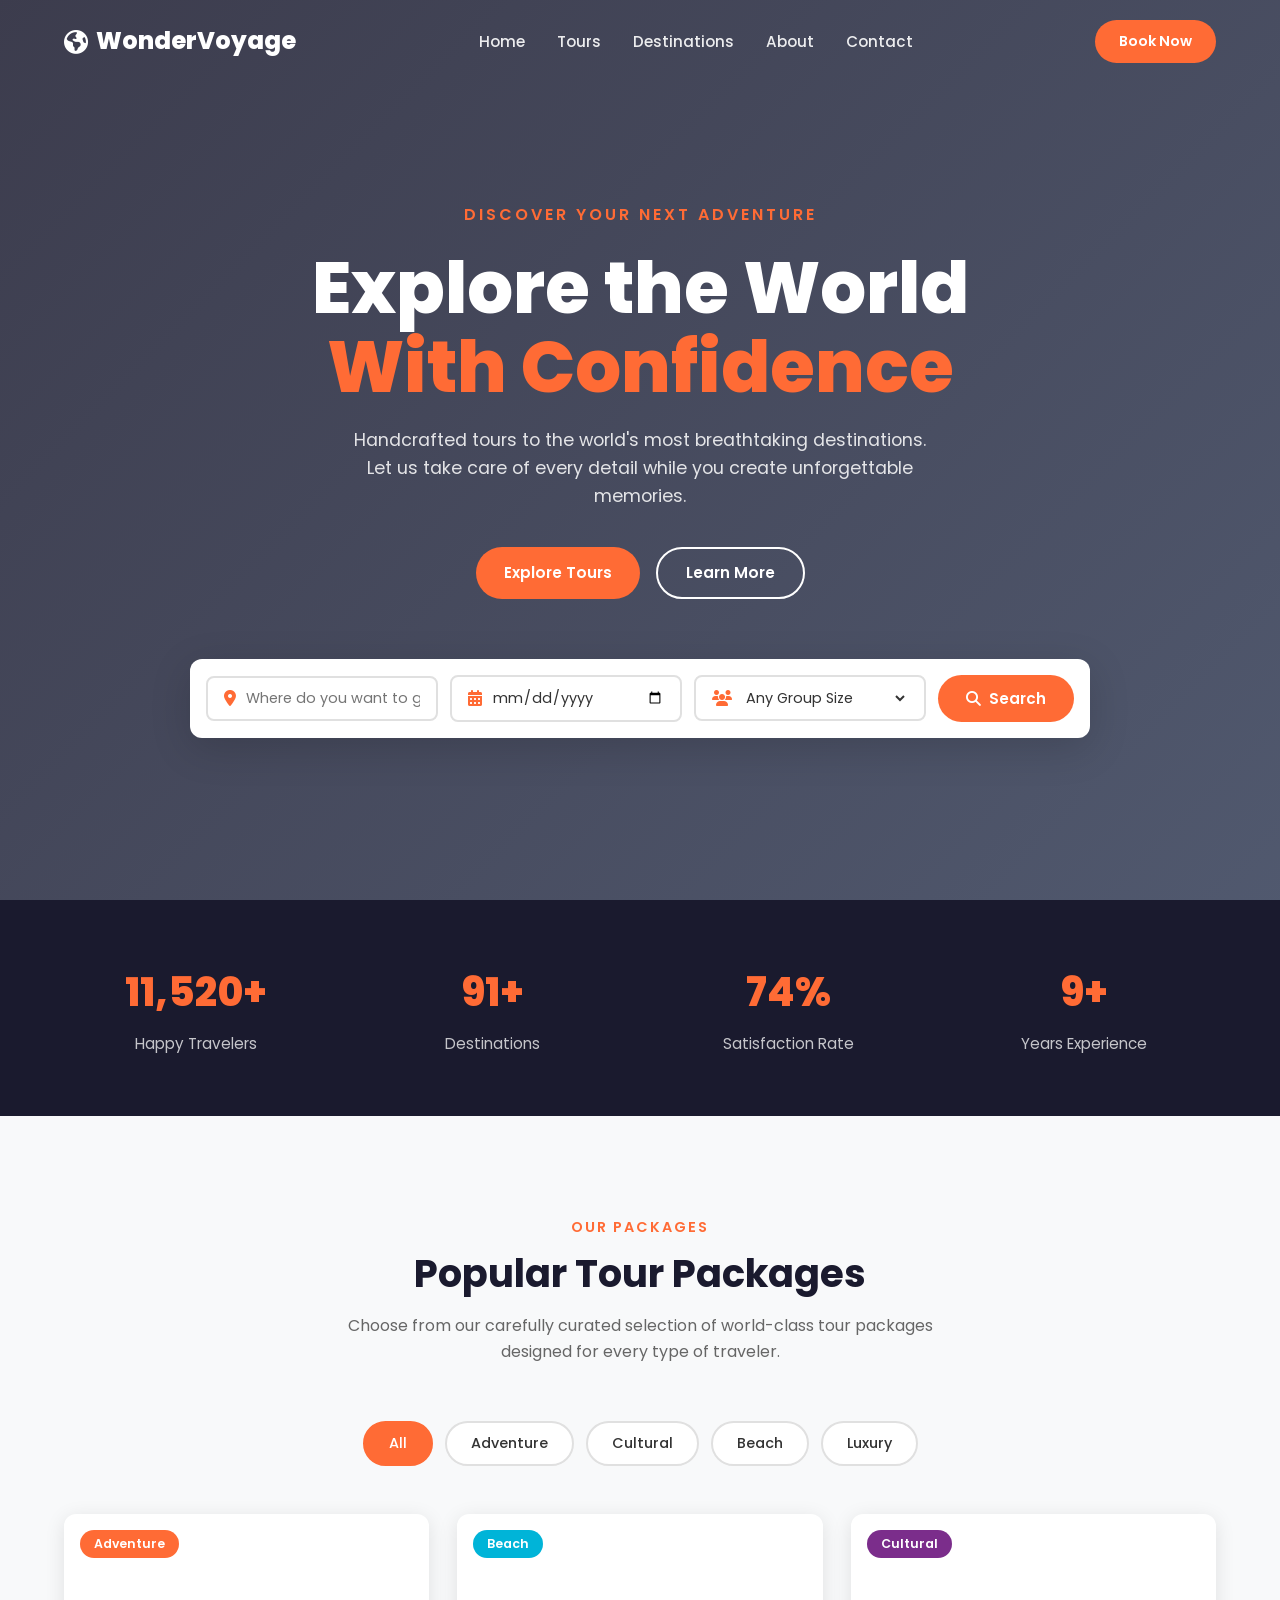
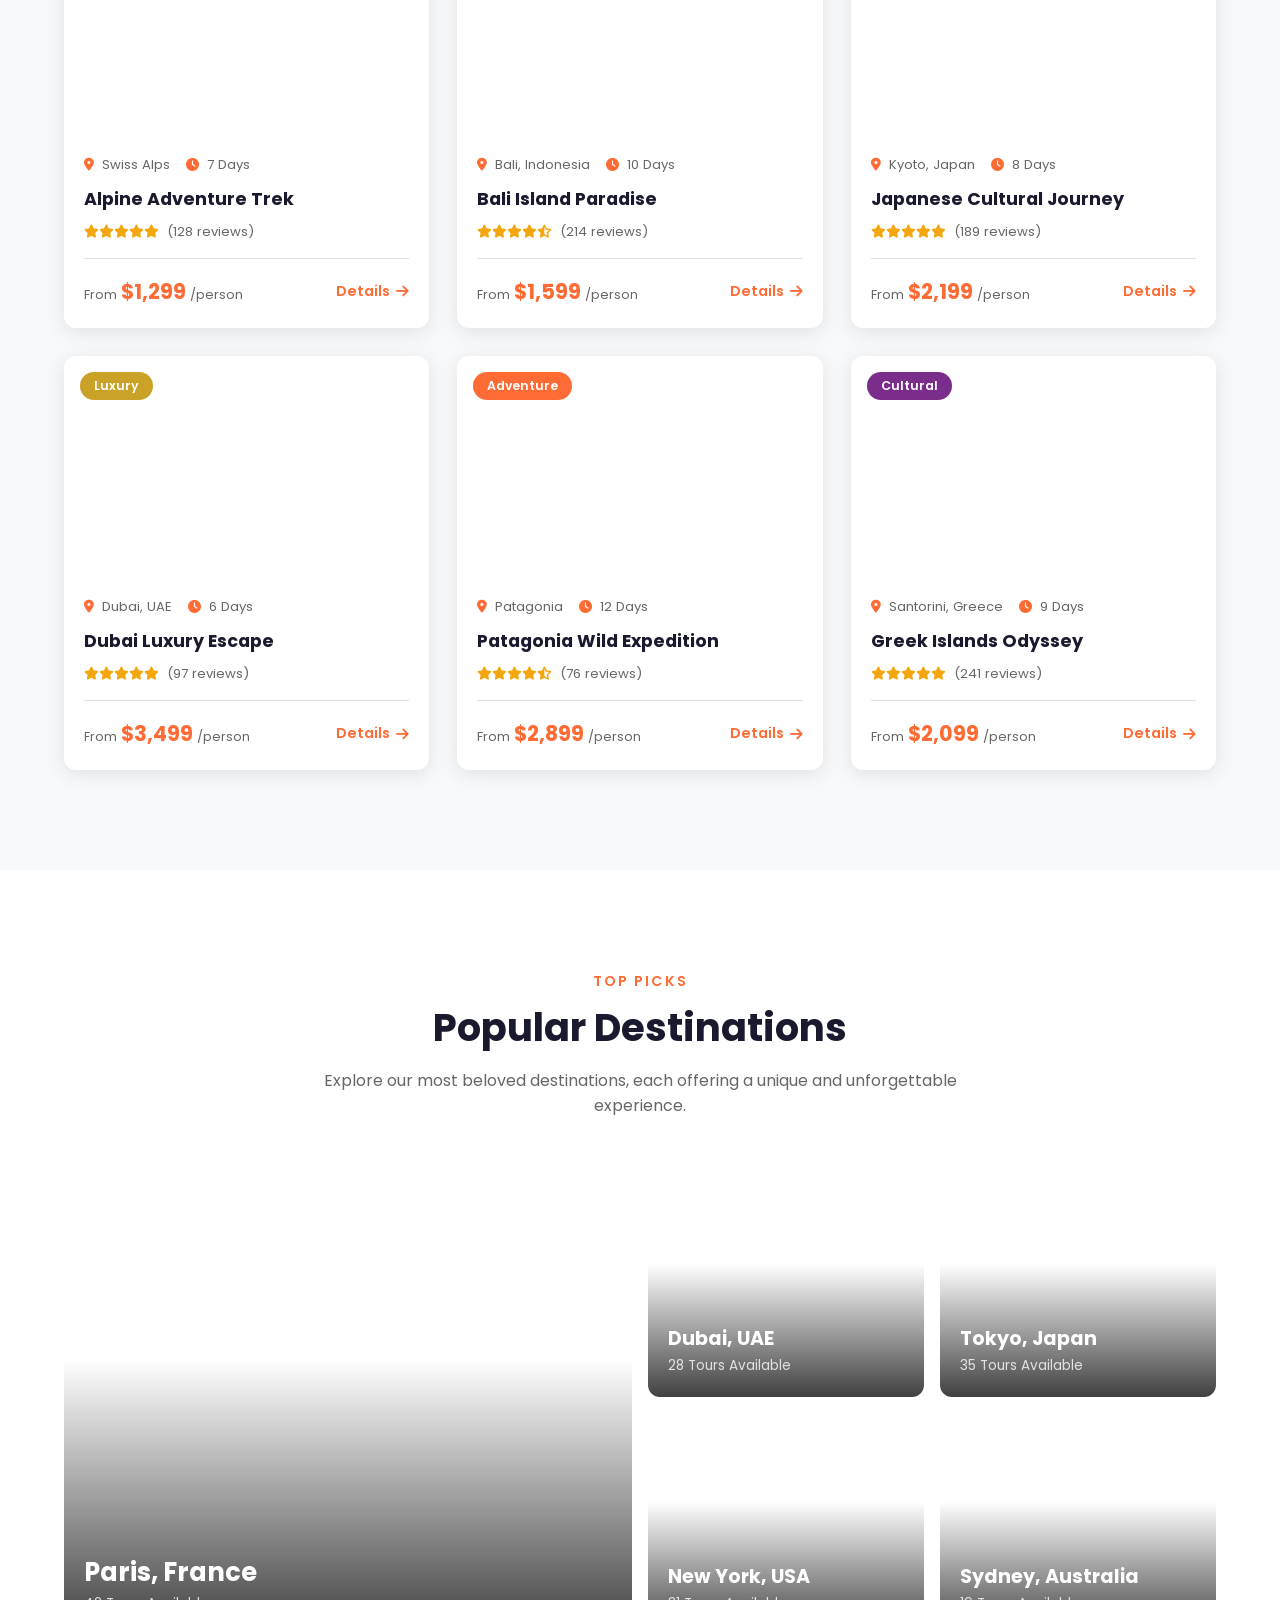
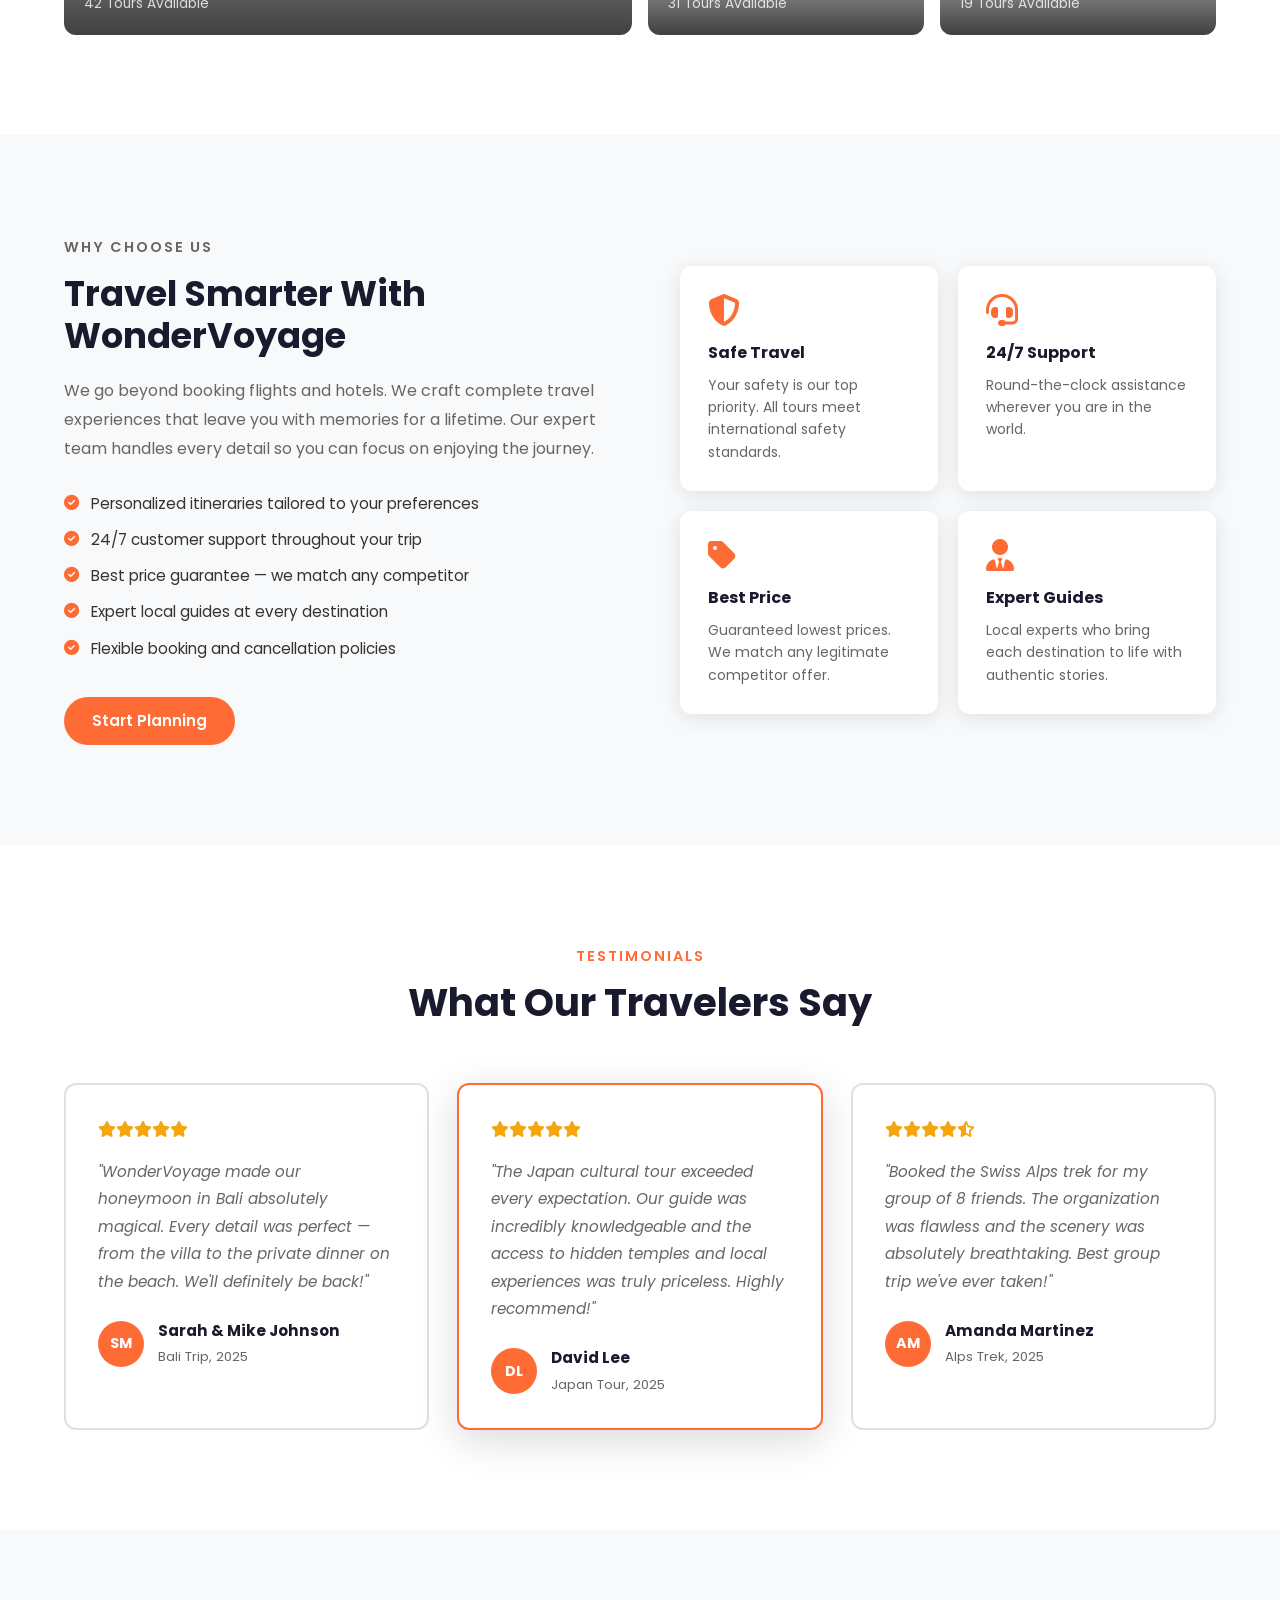
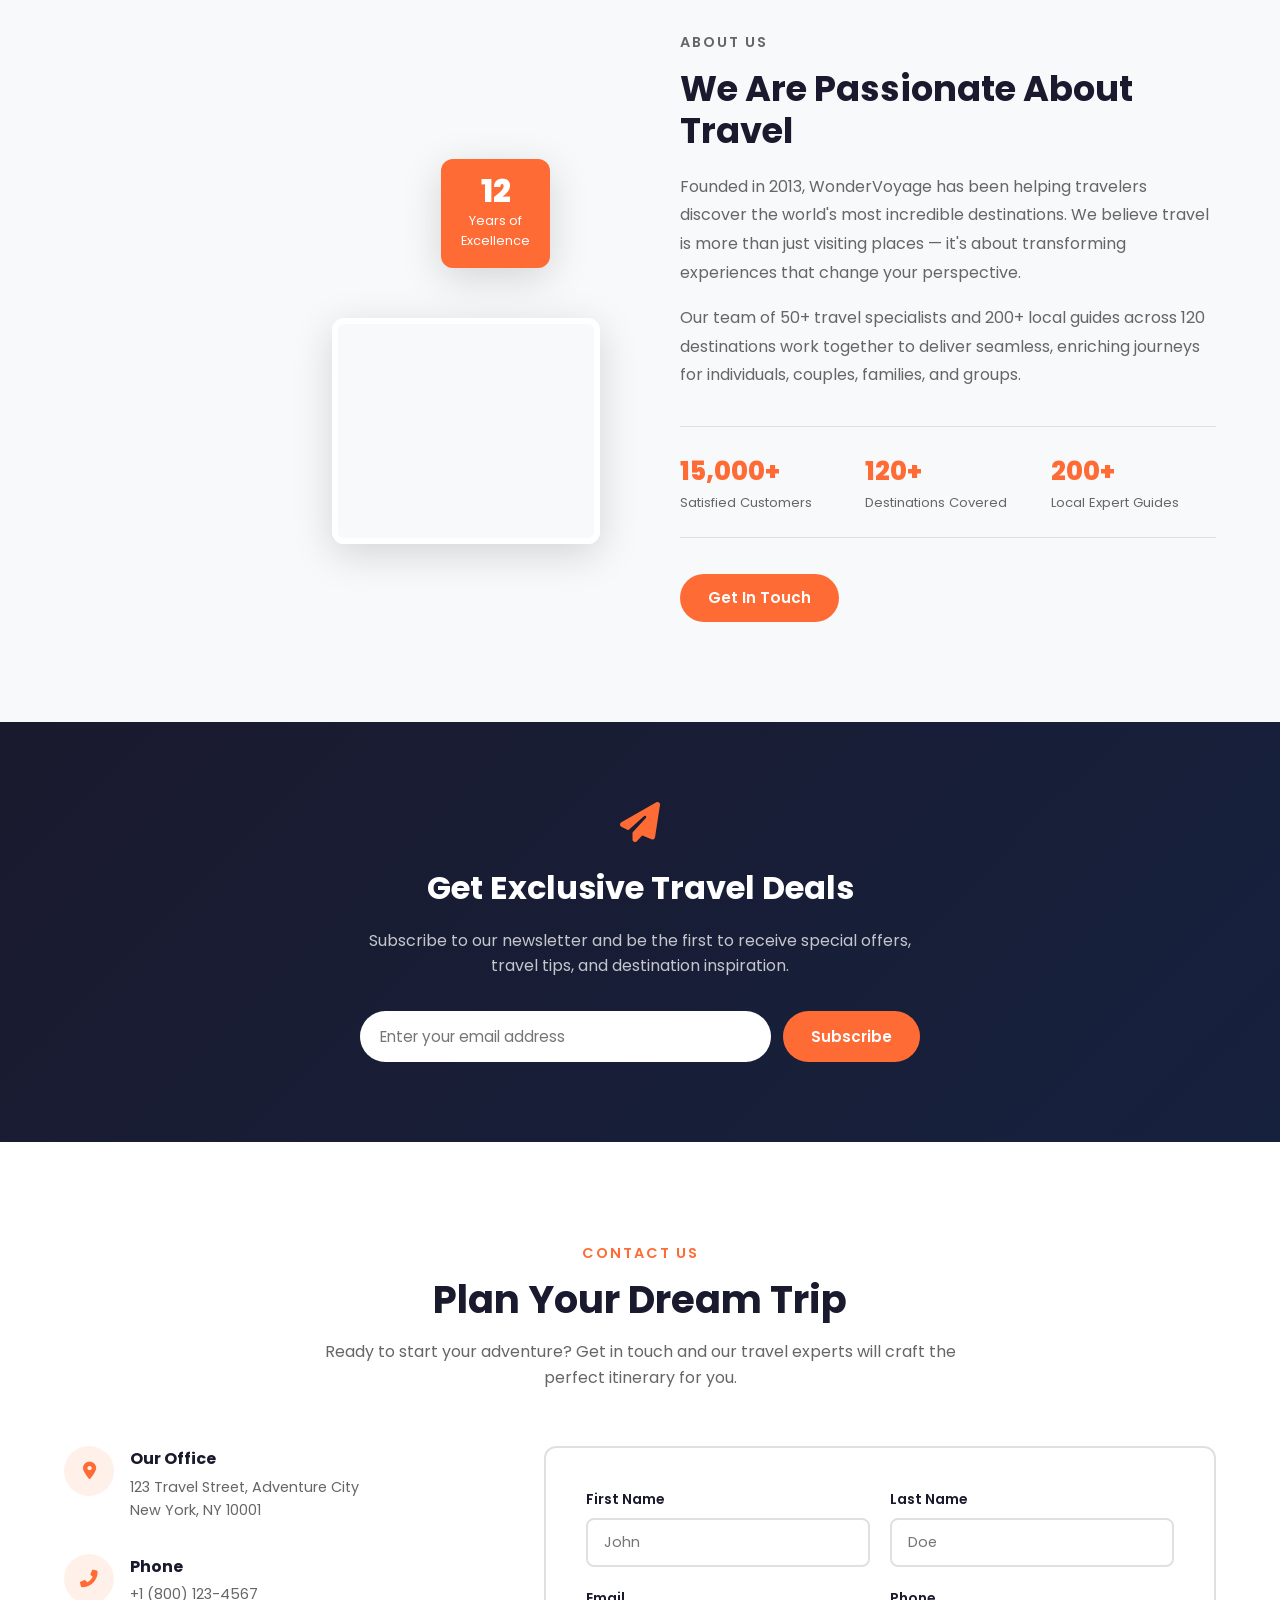
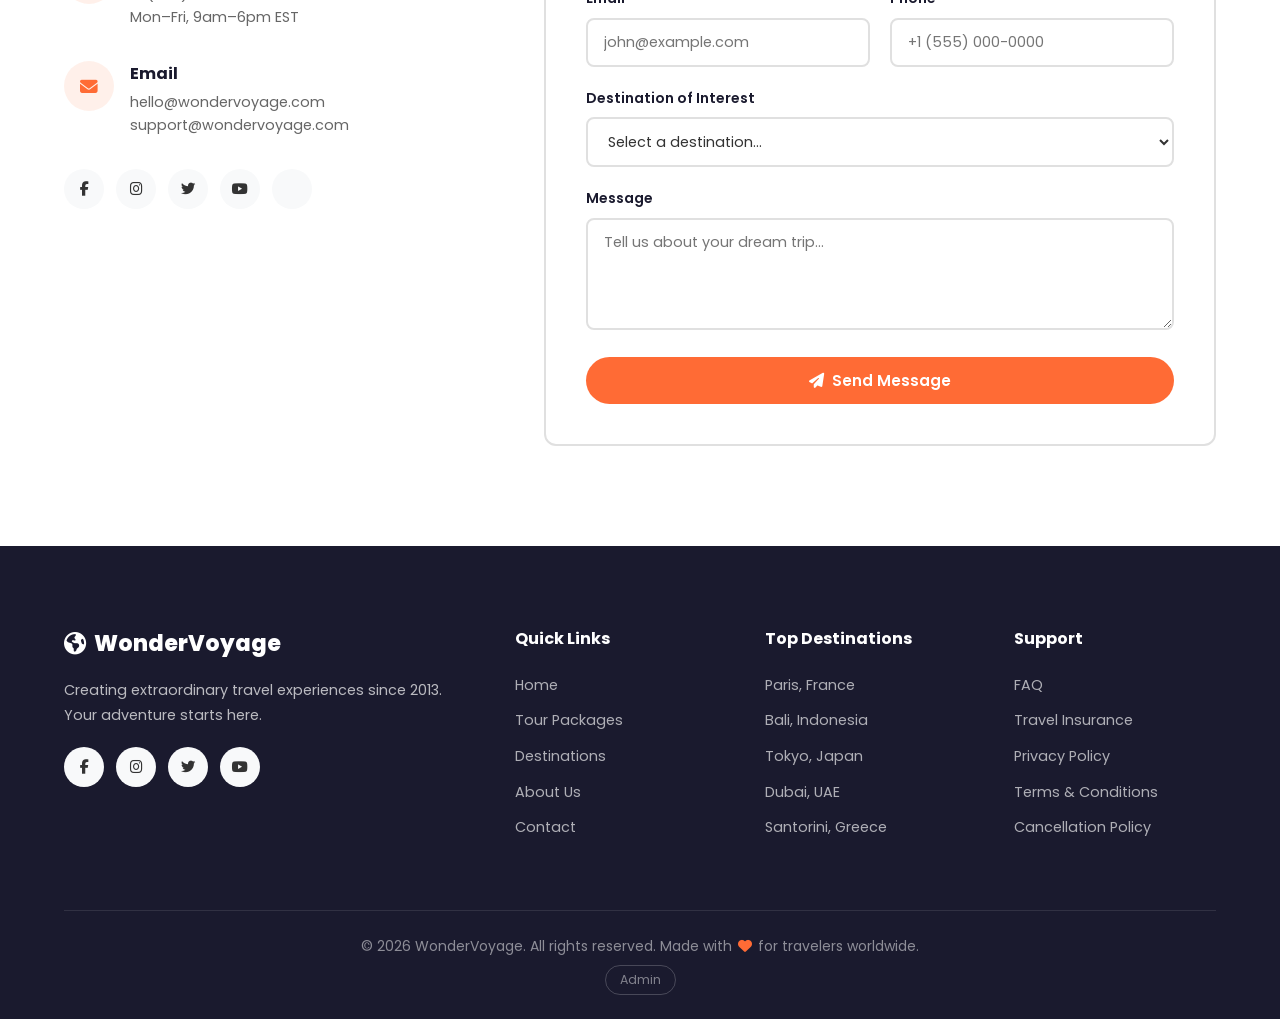
==== commit ee7beb85: "test" ====
--- a/index.html
+++ b/index.html
@@ -27,6 +27,7 @@
       <div class="hamburger" id="hamburger">
         <span></span><span></span><span></span>
       </div>
+      
     </div>
   </nav>
 
